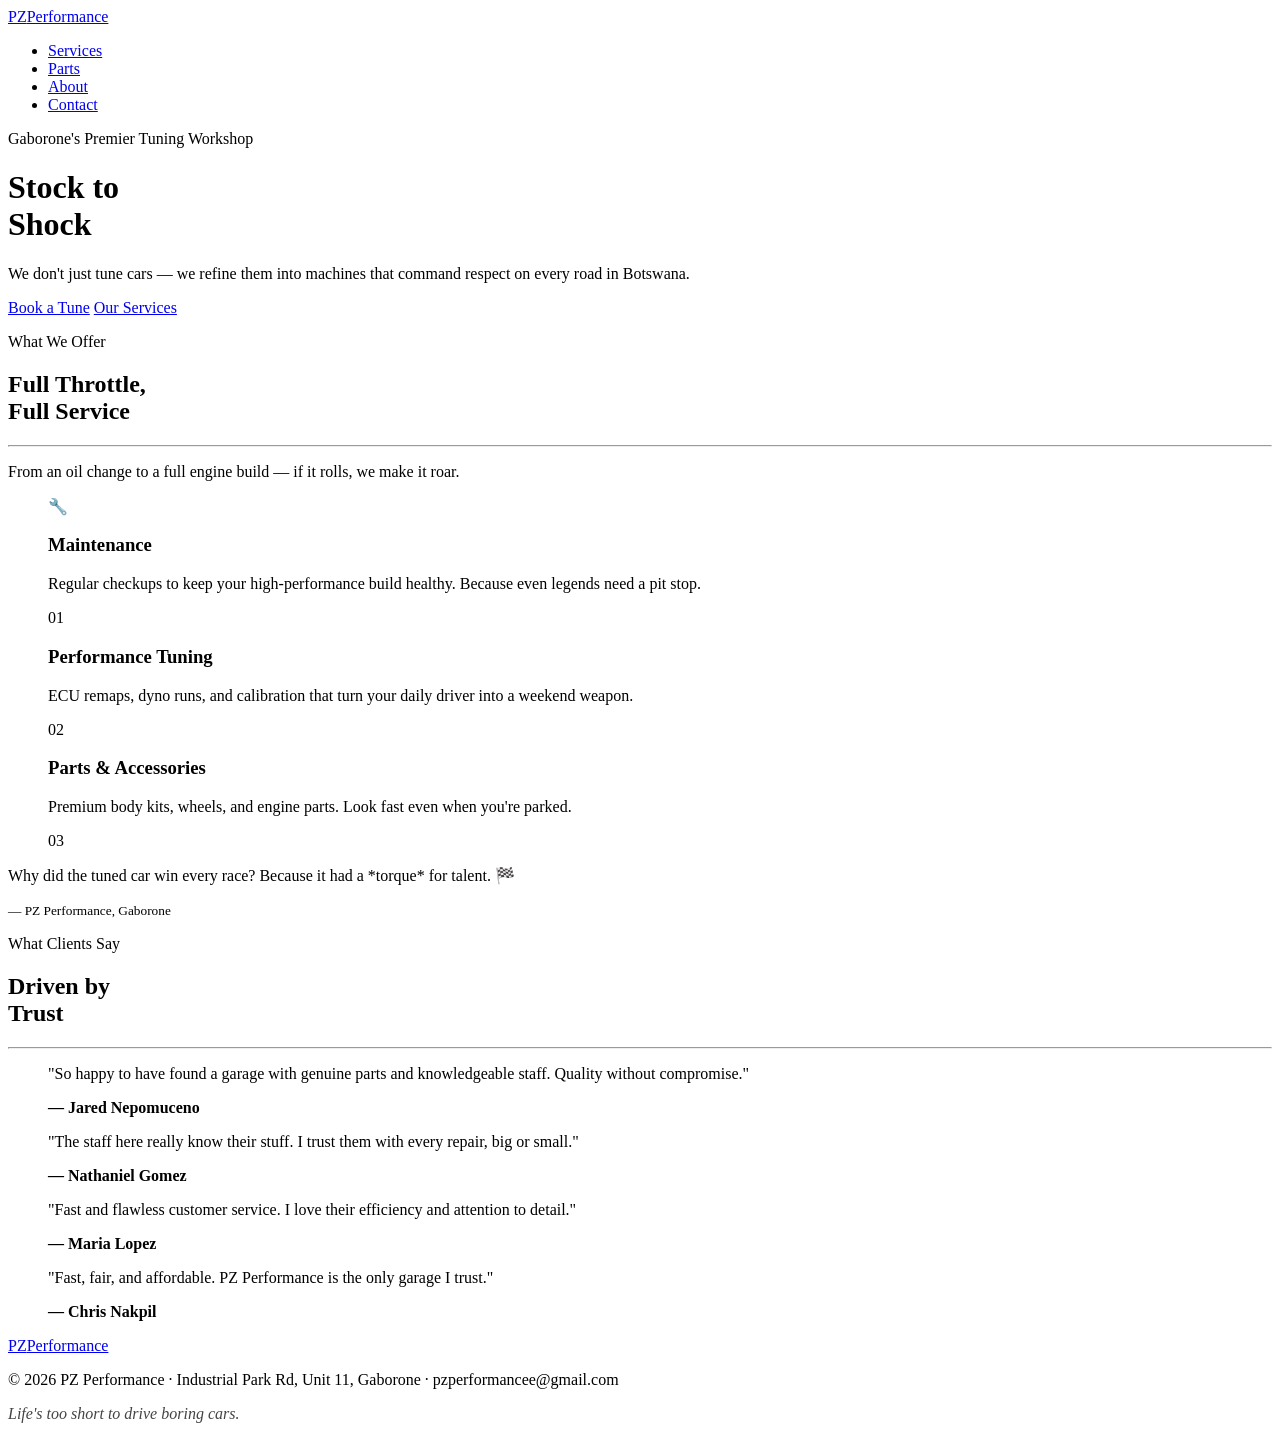
==== index.html @ 93349b25 "Refactor index.html for better structure and content Removed duplicate meta tags and improved conten" ====
<!DOCTYPE html>
<html lang="en">
<head>
<meta charset="UTF-8">
<meta name="viewport" content="width=device-width, initial-scale=1.0">
<title>PZ Performance – Stock to Shock</title>
<link rel="preconnect" href="https://fonts.googleapis.com">
<link href="https://fonts.googleapis.com/css2?family=Bebas+Neue&family=Barlow:ital,wght@0,400;0,600;1,400&display=swap" rel="stylesheet">

</head>
<body>

<!-- ── NAVIGATION ── -->
<nav>
  <a href="index.html" class="logo">PZ<span>Performance</span></a>
  <ul>
    <li><a href="services.html">Services</a></li>
    <li><a href="parts.html">Parts</a></li>
    <li><a href="about.html">About</a></li>
    <li><a href="contact.html">Contact</a></li>
  </ul>
</nav>

<!-- ── HERO ── -->
<header class="hero">
  <p class="hero-tag">Gaborone's Premier Tuning Workshop</p>
  <!--  PERSONALISE: Change tagline if desired -->
  <h1>Stock <span>to</span><br>Shock</h1>
  <p>We don't just tune cars — we refine them into machines that command respect on every road in Botswana.</p>
  <span>
    <a href="contact.html" class="btn">Book a Tune</a>
    <a href="services.html" class="btn btn-outline">Our Services</a>
  </span>
</header>

<!-- ── SERVICES PREVIEW ── -->
<section>
  <p class="section-label">What We Offer</p>
  <h2>Full Throttle,<br>Full Service</h2>
  <hr class="divider">
  <p>From an oil change to a full engine build — if it rolls, we make it roar.</p>
  <article class="grid-3">
    <figure class="card">
      <p class="card-icon">🔧</p>
      <h3>Maintenance</h3>
      <p>Regular checkups to keep your high-performance build healthy. Because even legends need a pit stop.</p>
      <span class="card-num">01</span>
    </figure>
    <figure class="card">
      <p class="card-icon"></p>
      <h3>Performance Tuning</h3>
      <p>ECU remaps, dyno runs, and calibration that turn your daily driver into a weekend weapon.</p>
      <span class="card-num">02</span>
    </figure>
    <figure class="card">
      <p class="card-icon"></p>
      <h3>Parts & Accessories</h3>
      <p>Premium body kits, wheels, and engine parts. Look fast even when you're parked.</p>
      <span class="card-num">03</span>
    </figure>
  </article>
</section>

<!-- ── PUN BAND ── -->
<aside class="band">
  <p>Why did the tuned car win every race? Because it had a *torque* for talent. 🏁</p>
  <small>— PZ Performance, Gaborone</small>
</aside>

<!-- ── TESTIMONIALS ── -->
<section>
  <p class="section-label">What Clients Say</p>
  <h2>Driven by<br>Trust</h2>
  <hr class="divider">
  <article class="testi-grid">
    <!-- 📝 PERSONALISE: Update client reviews as new ones come in -->
    <blockquote class="testi">
      <p>"So happy to have found a garage with genuine parts and knowledgeable staff. Quality without compromise."</p>
      <strong>— Jared Nepomuceno</strong>
    </blockquote>
    <blockquote class="testi">
      <p>"The staff here really know their stuff. I trust them with every repair, big or small."</p>
      <strong>— Nathaniel Gomez</strong>
    </blockquote>
    <blockquote class="testi">
      <p>"Fast and flawless customer service. I love their efficiency and attention to detail."</p>
      <strong>— Maria Lopez</strong>
    </blockquote>
    <blockquote class="testi">
      <p>"Fast, fair, and affordable. PZ Performance is the only garage I trust."</p>
      <strong>— Chris Nakpil</strong>
    </blockquote>
  </article>
</section>

<!-- ── FOOTER ── -->
<footer>
  <a href="index.html" class="logo">PZ<span>Performance</span></a>
  <!-- 📝 PERSONALISE: Update year and contact details -->
  <p>© 2026 PZ Performance · Industrial Park Rd, Unit 11, Gaborone · pzperformancee@gmail.com</p>
  <p style="margin-top:.3rem;color:#444;font-style:italic;">Life's too short to drive boring cars.</p>
</footer>

</body>
</html>
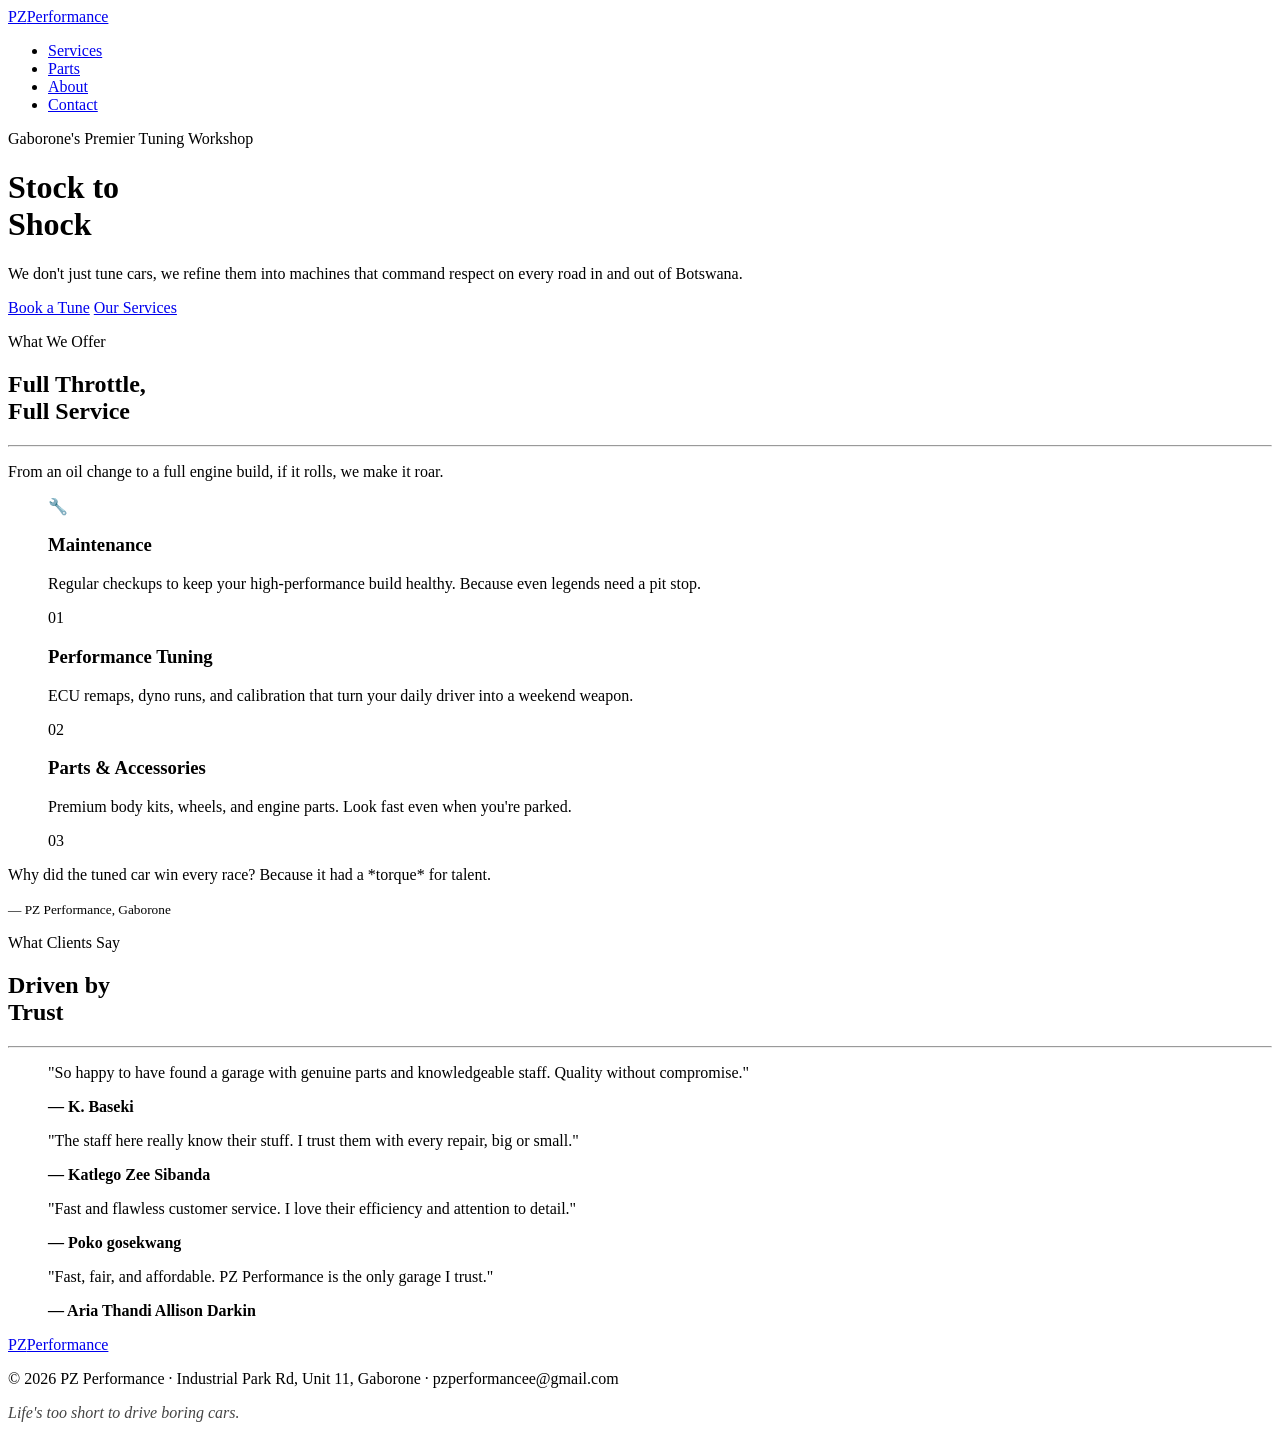
==== commit eaca515d: "Update index.html" ====
--- a/index.html
+++ b/index.html
@@ -26,7 +26,7 @@
   <p class="hero-tag">Gaborone's Premier Tuning Workshop</p>
   <!--  PERSONALISE: Change tagline if desired -->
   <h1>Stock <span>to</span><br>Shock</h1>
-  <p>We don't just tune cars — we refine them into machines that command respect on every road in Botswana.</p>
+  <p>We don't just tune cars, we refine them into machines that command respect on every road in and out of Botswana.</p>
   <span>
     <a href="contact.html" class="btn">Book a Tune</a>
     <a href="services.html" class="btn btn-outline">Our Services</a>
@@ -38,7 +38,7 @@
   <p class="section-label">What We Offer</p>
   <h2>Full Throttle,<br>Full Service</h2>
   <hr class="divider">
-  <p>From an oil change to a full engine build — if it rolls, we make it roar.</p>
+  <p>From an oil change to a full engine build, if it rolls, we make it roar.</p>
   <article class="grid-3">
     <figure class="card">
       <p class="card-icon">🔧</p>
@@ -63,32 +63,32 @@
 
 <!-- ── PUN BAND ── -->
 <aside class="band">
-  <p>Why did the tuned car win every race? Because it had a *torque* for talent. 🏁</p>
+  <p>Why did the tuned car win every race? Because it had a *torque* for talent. </p>
   <small>— PZ Performance, Gaborone</small>
 </aside>
 
-<!-- ── TESTIMONIALS ── -->
+
 <section>
   <p class="section-label">What Clients Say</p>
   <h2>Driven by<br>Trust</h2>
   <hr class="divider">
   <article class="testi-grid">
-    <!-- 📝 PERSONALISE: Update client reviews as new ones come in -->
+    <!--  PERSONALISE: Update client reviews as new ones come in -->
     <blockquote class="testi">
       <p>"So happy to have found a garage with genuine parts and knowledgeable staff. Quality without compromise."</p>
-      <strong>— Jared Nepomuceno</strong>
+      <strong>— K. Baseki</strong>
     </blockquote>
     <blockquote class="testi">
       <p>"The staff here really know their stuff. I trust them with every repair, big or small."</p>
-      <strong>— Nathaniel Gomez</strong>
+      <strong>— Katlego Zee Sibanda</strong>
     </blockquote>
     <blockquote class="testi">
       <p>"Fast and flawless customer service. I love their efficiency and attention to detail."</p>
-      <strong>— Maria Lopez</strong>
+      <strong>— Poko gosekwang</strong>
     </blockquote>
     <blockquote class="testi">
       <p>"Fast, fair, and affordable. PZ Performance is the only garage I trust."</p>
-      <strong>— Chris Nakpil</strong>
+      <strong>— Aria Thandi Allison Darkin</strong>
     </blockquote>
   </article>
 </section>
@@ -96,7 +96,7 @@
 <!-- ── FOOTER ── -->
 <footer>
   <a href="index.html" class="logo">PZ<span>Performance</span></a>
-  <!-- 📝 PERSONALISE: Update year and contact details -->
+  <!-- PERSONALISE: Update year and contact details -->
   <p>© 2026 PZ Performance · Industrial Park Rd, Unit 11, Gaborone · pzperformancee@gmail.com</p>
   <p style="margin-top:.3rem;color:#444;font-style:italic;">Life's too short to drive boring cars.</p>
 </footer>
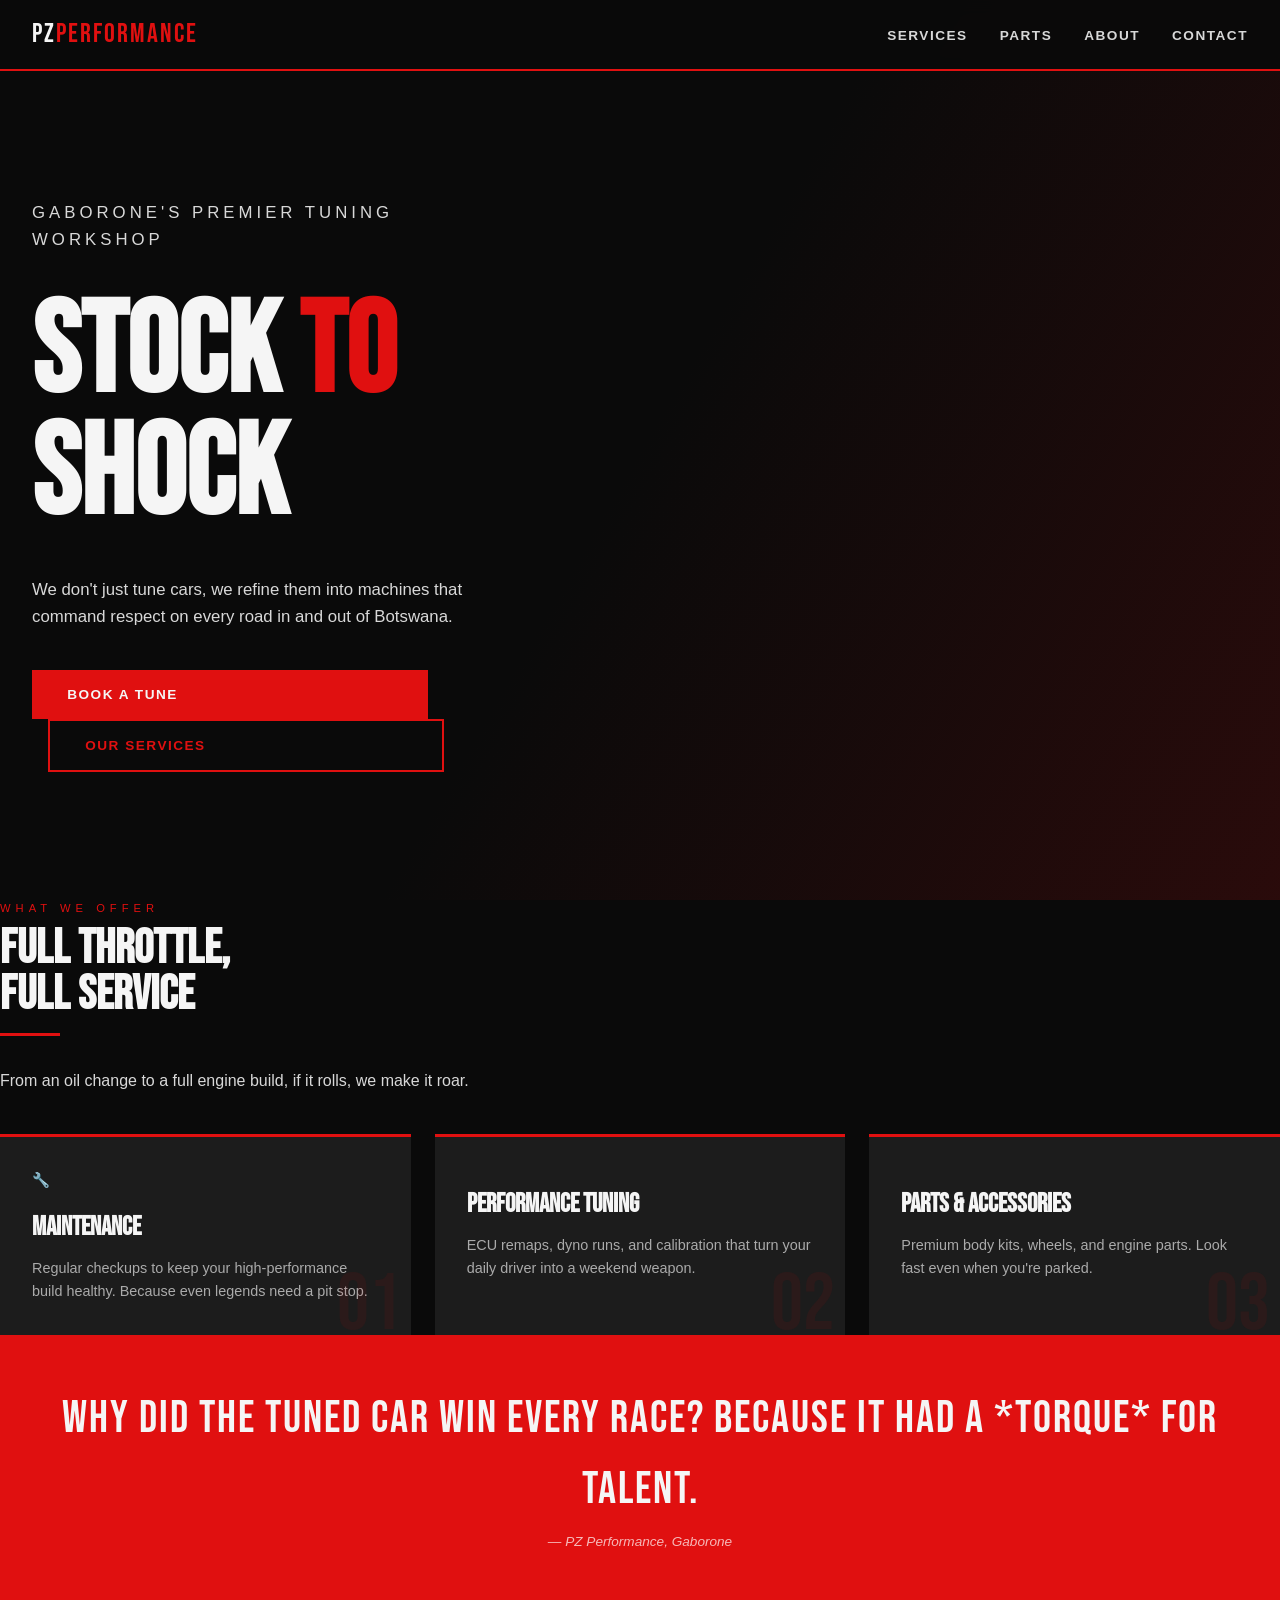
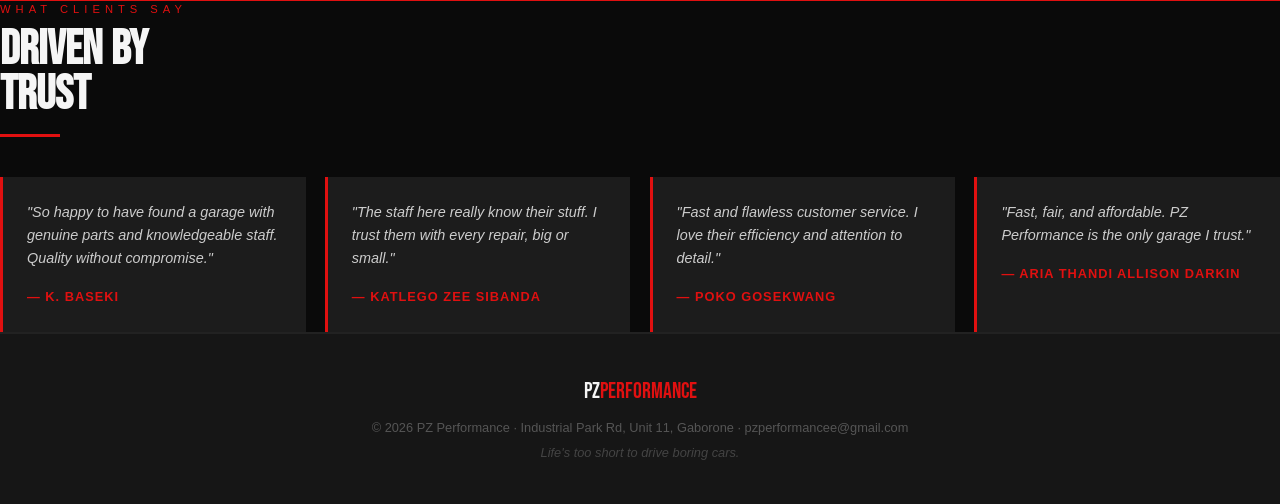
==== commit 12019600: "Add stylesheet link to index.html" ====
--- a/index.html
+++ b/index.html
@@ -5,6 +5,7 @@
 <meta name="viewport" content="width=device-width, initial-scale=1.0">
 <title>PZ Performance – Stock to Shock</title>
 <link rel="preconnect" href="https://fonts.googleapis.com">
+<link rel="stylesheet" href="style.css">
 <link href="https://fonts.googleapis.com/css2?family=Bebas+Neue&family=Barlow:ital,wght@0,400;0,600;1,400&display=swap" rel="stylesheet">
 
 </head>
@@ -15,7 +16,7 @@
   <a href="index.html" class="logo">PZ<span>Performance</span></a>
   <ul>
     <li><a href="services.html">Services</a></li>
-    <li><a href="parts.html">Parts</a></li>
+    <li><a href="parts catalogue.html">Parts</a></li>
     <li><a href="about.html">About</a></li>
     <li><a href="contact.html">Contact</a></li>
   </ul>
--- a/style.css
+++ b/style.css
@@ -0,0 +1,893 @@
+/* ============================================================
+   PZ PERFORMANCE — SHARED STYLESHEET
+   Fonts: Bebas Neue (display) + Barlow (body)
+   Loaded via Google Fonts in each HTML file
+   ============================================================ */
+
+/* ── TOKENS ── */
+:root {
+  --red:          #e01010;
+  --dark:         #0a0a0a;
+  --mid:          #161616;
+  --card:         #1c1c1c;
+  --text:         #d8d8d8;
+  --white:        #f5f5f5;
+  --font-display: 'Bebas Neue', sans-serif;
+  --font-body:    'Barlow', sans-serif;
+}
+
+/* ── RESET ── */
+*, *::before, *::after {
+  box-sizing: border-box;
+  margin: 0;
+  padding: 0;
+}
+
+html { scroll-behavior: smooth; }
+
+body {
+  background:  var(--dark);
+  color:       var(--text);
+  font-family: var(--font-body);
+  font-size:   1rem;
+  line-height: 1.6;
+}
+
+/* ── NAV ── */
+nav {
+  position:       fixed;
+  top:            0;
+  left:           0;
+  width:          100%;
+  z-index:        100;
+  background:     rgba(10, 10, 10, 0.92);
+  backdrop-filter: blur(8px);
+  border-bottom:  2px solid var(--red);
+  display:        flex;
+  align-items:    center;
+  justify-content: space-between;
+  padding:        0.8rem 2rem;
+}
+
+nav a.logo {
+  font-family:     var(--font-display);
+  font-size:       1.7rem;
+  color:           var(--white);
+  text-decoration: none;
+  letter-spacing:  2px;
+}
+
+nav a.logo span { color: var(--red); }
+
+nav ul {
+  list-style: none;
+  display:    flex;
+  gap:        2rem;
+}
+
+nav ul a {
+  color:           var(--text);
+  text-decoration: none;
+  font-weight:     600;
+  font-size:       0.85rem;
+  letter-spacing:  1.5px;
+  text-transform:  uppercase;
+  transition:      color 0.2s;
+}
+
+nav ul a:hover,
+nav ul a.active { color: var(--red); }
+
+/* ── SHARED TYPOGRAPHY ── */
+.section-label {
+  font-size:      0.7rem;
+  letter-spacing: 5px;
+  text-transform: uppercase;
+  color:          var(--red);
+  margin-bottom:  0.5rem;
+}
+
+h1, h2 {
+  font-family: var(--font-display);
+  color:       var(--white);
+  line-height: 0.95;
+}
+
+h1      { font-size: clamp(2.8rem, 7vw, 5.5rem); margin-bottom: 1rem; }
+h2      { font-size: clamp(2rem, 4vw, 3rem); }
+h1 span { color: var(--red); }
+
+.divider {
+  width:         60px;
+  height:        3px;
+  background:    var(--red);
+  margin:        1rem 0 2rem;
+  border:        none;
+}
+
+/* ── BUTTONS ── */
+.btn {
+  display:         inline-block;
+  background:      var(--red);
+  color:           var(--white);
+  padding:         0.85rem 2.2rem;
+  text-decoration: none;
+  font-weight:     600;
+  letter-spacing:  1.5px;
+  text-transform:  uppercase;
+  font-size:       0.85rem;
+  border:          none;
+  cursor:          pointer;
+  width:           100%;
+  transition:      background 0.2s, transform 0.15s;
+}
+
+.btn:hover {
+  background: #ff2020;
+  transform:  translateY(-2px);
+}
+
+.btn-outline {
+  background:   transparent;
+  border:       2px solid var(--red);
+  color:        var(--red);
+  margin-left:  1rem;
+}
+
+.btn-outline:hover {
+  background: var(--red);
+  color:      var(--white);
+}
+
+.btn-white {
+  background: var(--white);
+  color:      var(--red);
+}
+
+.btn-white:hover { background: #eee; }
+
+/* ── FOOTER ── */
+footer {
+  background:  var(--mid);
+  border-top:  2px solid #222;
+  padding:     2.5rem 2rem;
+  text-align:  center;
+}
+
+footer a.logo {
+  font-family:     var(--font-display);
+  font-size:       1.4rem;
+  color:           var(--white);
+  text-decoration: none;
+}
+
+footer a.logo span { color: var(--red); }
+
+footer p {
+  color:     #555;
+  font-size: 0.8rem;
+  margin-top: 0.5rem;
+}
+
+footer p.tagline {
+  color:       #444;
+  font-style:  italic;
+  margin-top:  0.3rem;
+}
+
+/* ── PAGE HERO (shared across inner pages) ── */
+.page-hero {
+  padding:    9rem 2rem 4rem;
+  max-width:  1100px;
+  margin:     0 auto;
+}
+
+/* ── CARDS ── */
+.card {
+  background:  var(--card);
+  border-top:  3px solid var(--red);
+  padding:     2rem;
+  position:    relative;
+  overflow:    hidden;
+  transition:  transform 0.25s;
+}
+
+.card:hover { transform: translateY(-5px); }
+
+.card-icon {
+  font-size:     2.2rem;
+  margin-bottom: 1rem;
+}
+
+.card h3 {
+  font-family:   var(--font-display);
+  font-size:     1.6rem;
+  color:         var(--white);
+  margin-bottom: 0.5rem;
+}
+
+.card p {
+  font-size: 0.9rem;
+  color:     #aaa;
+}
+
+.card-num {
+  position:    absolute;
+  bottom:      -10px;
+  right:       10px;
+  font-family: var(--font-display);
+  font-size:   5rem;
+  color:       rgba(224, 16, 16, 0.08);
+  line-height: 1;
+}
+
+/* ── GRID HELPERS ── */
+.grid-3 {
+  display:               grid;
+  grid-template-columns: repeat(auto-fit, minmax(260px, 1fr));
+  gap:                   1.5rem;
+  margin-top:            2.5rem;
+}
+
+/* ── BAND (full-width accent strip) ── */
+.band {
+  background:  var(--red);
+  padding:     3rem 2rem;
+  text-align:  center;
+}
+
+.band p {
+  font-family:    var(--font-display);
+  font-size:      clamp(1.6rem, 4vw, 2.8rem);
+  color:          var(--white);
+  letter-spacing: 2px;
+}
+
+.band small {
+  font-family:  var(--font-body);
+  font-size:    0.85rem;
+  font-style:   italic;
+  color:        rgba(255, 255, 255, 0.7);
+  display:      block;
+  margin-top:   0.3rem;
+}
+
+/* ── TESTIMONIALS ── */
+.testi-grid {
+  display:               grid;
+  grid-template-columns: repeat(auto-fit, minmax(230px, 1fr));
+  gap:                   1.2rem;
+  margin-top:            2.5rem;
+}
+
+.testi {
+  background:   var(--card);
+  padding:      1.5rem;
+  border-left:  3px solid var(--red);
+}
+
+.testi p {
+  font-size:    0.9rem;
+  font-style:   italic;
+  color:        #ccc;
+  margin-bottom: 0.8rem;
+}
+
+.testi strong {
+  font-size:      0.8rem;
+  letter-spacing: 1px;
+  text-transform: uppercase;
+  color:          var(--red);
+}
+
+/* ── SECTION WRAPPER ── */
+section.content {
+  padding:    5rem 2rem;
+  max-width:  1100px;
+  margin:     0 auto;
+}
+
+/* ============================================================
+   SERVICES PAGE
+   ============================================================ */
+
+.service-row {
+  display:               grid;
+  grid-template-columns: 1fr 1fr;
+  gap:                   2rem;
+  align-items:           center;
+  margin-bottom:         4rem;
+  background:            var(--card);
+  border-top:            3px solid var(--red);
+  padding:               2.5rem;
+}
+
+/* 📝 PERSONALISE: swap image placeholders with real workshop photos */
+.service-row img {
+  width:       100%;
+  height:      220px;
+  object-fit:  cover;
+}
+
+.service-row h2 {
+  font-family:   var(--font-display);
+  font-size:     2.2rem;
+  color:         var(--white);
+  margin-bottom: 0.5rem;
+}
+
+.service-row p {
+  font-size:     0.95rem;
+  color:         #aaa;
+  margin-bottom: 1rem;
+}
+
+.tag {
+  display:         inline-block;
+  background:      var(--red);
+  color:           var(--white);
+  font-size:       0.7rem;
+  letter-spacing:  1.5px;
+  text-transform:  uppercase;
+  padding:         0.3rem 0.7rem;
+  margin:          0.2rem 0.2rem 0 0;
+}
+
+.hours-band {
+  background:    var(--mid);
+  border-top:    2px solid #222;
+  border-bottom: 2px solid #222;
+  padding:       3rem 2rem;
+  text-align:    center;
+  margin:        2rem 0;
+}
+
+.hours-band h2 {
+  font-family:   var(--font-display);
+  color:         var(--white);
+  font-size:     2.5rem;
+  margin-bottom: 1.5rem;
+}
+
+.hours-grid {
+  display:         flex;
+  justify-content: center;
+  gap:             3rem;
+  flex-wrap:       wrap;
+}
+
+.hours-card { text-align: center; }
+
+.hours-card strong {
+  font-family:  var(--font-display);
+  font-size:    1.8rem;
+  color:        var(--red);
+  display:      block;
+}
+
+.hours-card span {
+  font-size:      0.85rem;
+  color:          #aaa;
+  text-transform: uppercase;
+  letter-spacing: 1px;
+}
+
+.cta-center {
+  text-align: center;
+  padding:    3rem 2rem;
+}
+
+.cta-center h2 {
+  font-family:   var(--font-display);
+  color:         var(--white);
+  font-size:     2.5rem;
+  margin-bottom: 1rem;
+}
+
+.cta-center p {
+  max-width:     460px;
+  margin:        0 auto 2rem;
+}
+
+/* ============================================================
+   PARTS PAGE
+   ============================================================ */
+
+.filter-bar {
+  max-width:  1100px;
+  margin:     0 auto;
+  padding:    0 2rem 2rem;
+  display:    flex;
+  flex-wrap:  wrap;
+  gap:        0.6rem;
+}
+
+.filter-btn {
+  background:    var(--card);
+  border:        1px solid #333;
+  color:         var(--text);
+  padding:       0.45rem 1.1rem;
+  font-family:   var(--font-body);
+  font-size:     0.8rem;
+  letter-spacing: 1px;
+  text-transform: uppercase;
+  cursor:        pointer;
+  transition:    all 0.2s;
+}
+
+.filter-btn.active,
+.filter-btn:hover {
+  background:   var(--red);
+  border-color: var(--red);
+  color:        var(--white);
+}
+
+.products {
+  max-width:             1100px;
+  margin:                0 auto;
+  padding:               0 2rem 4rem;
+  display:               grid;
+  grid-template-columns: repeat(auto-fill, minmax(240px, 1fr));
+  gap:                   1.4rem;
+}
+
+.product-card {
+  background:    var(--card);
+  border-top:    3px solid transparent;
+  transition:    border-color 0.2s, transform 0.2s;
+  cursor:        pointer;
+}
+
+.product-card:hover {
+  border-color: var(--red);
+  transform:    translateY(-4px);
+}
+
+.product-card img {
+  width:       100%;
+  height:      180px;
+  object-fit:  cover;
+  display:     block;
+}
+
+.product-info { padding: 1.1rem; }
+
+.product-info small {
+  font-size:      0.7rem;
+  letter-spacing: 2px;
+  text-transform: uppercase;
+  color:          var(--red);
+}
+
+.product-info h3 {
+  font-family:   var(--font-display);
+  font-size:     1.3rem;
+  color:         var(--white);
+  margin:        0.2rem 0 0.4rem;
+  line-height:   1.1;
+}
+
+.price-row {
+  display:     flex;
+  align-items: center;
+  gap:         0.8rem;
+  margin-top:  0.5rem;
+}
+
+.price-old {
+  text-decoration: line-through;
+  color:           #555;
+  font-size:       0.85rem;
+}
+
+.price-new {
+  color:       var(--red);
+  font-weight: 700;
+  font-size:   1.1rem;
+}
+
+.cart-band {
+  background:  var(--mid);
+  border-top:  2px solid #222;
+  padding:     2.5rem 2rem;
+  max-width:   1100px;
+  margin:      0 auto 4rem;
+}
+
+.cart-band h2 {
+  font-family:   var(--font-display);
+  font-size:     2rem;
+  color:         var(--white);
+  margin-bottom: 1.2rem;
+}
+
+.cart-line {
+  display:         flex;
+  justify-content: space-between;
+  align-items:     center;
+  padding:         0.6rem 0;
+  border-bottom:   1px solid #252525;
+  font-size:       0.9rem;
+}
+
+.cart-total {
+  font-family: var(--font-display);
+  font-size:   1.8rem;
+  color:       var(--red);
+}
+
+.pay-options {
+  display:   flex;
+  gap:       1rem;
+  flex-wrap: wrap;
+  margin-top: 1.5rem;
+}
+
+.pay-pill {
+  background: var(--card);
+  padding:    0.5rem 1.2rem;
+  font-size:  0.75rem;
+  letter-spacing: 1.5px;
+  text-transform: uppercase;
+  border:     1px solid #333;
+  color:      #aaa;
+}
+
+/* ============================================================
+   ABOUT PAGE
+   ============================================================ */
+
+/* 📸 PERSONALISE: swap the about-hero background with a workshop photo */
+.about-hero {
+  min-height:  60vh;
+  display:     flex;
+  flex-direction: column;
+  justify-content: center;
+  align-items: flex-start;
+  padding:     8rem 2rem 4rem;
+  background:  linear-gradient(to right, rgba(10,10,10,0.95) 50%, rgba(10,10,10,0.5)),
+               url('https://images.unsplash.com/photo-1530046339160-ce3e530c7d2f?w=1400') center / cover no-repeat;
+}
+
+.about-hero .inner {
+  max-width: 1100px;
+  margin:    0 auto;
+  width:     100%;
+}
+
+.story {
+  max-width:             1100px;
+  margin:                0 auto;
+  padding:               5rem 2rem;
+  display:               grid;
+  grid-template-columns: 1fr 1fr;
+  gap:                   3rem;
+  align-items:           center;
+}
+
+/* 📸 PERSONALISE: swap with a real photo of your team or workshop */
+.story img {
+  width:       100%;
+  height:      340px;
+  object-fit:  cover;
+  border-top:  3px solid var(--red);
+}
+
+.story h2 {
+  font-family:   var(--font-display);
+  font-size:     2.8rem;
+  color:         var(--white);
+  margin-bottom: 1rem;
+  line-height:   1;
+}
+
+.story p {
+  color:         #aaa;
+  margin-bottom: 1rem;
+  font-size:     0.95rem;
+}
+
+.story p.aside-note {
+  font-style: italic;
+  color:      #666;
+}
+
+.stats {
+  background: var(--mid);
+  padding:    4rem 2rem;
+}
+
+.stats-inner {
+  max-width:             1100px;
+  margin:                0 auto;
+  display:               grid;
+  grid-template-columns: repeat(auto-fit, minmax(160px, 1fr));
+  gap:                   2rem;
+  text-align:            center;
+}
+
+.stat strong {
+  font-family:  var(--font-display);
+  font-size:    3.5rem;
+  color:        var(--red);
+  display:      block;
+  line-height:  1;
+}
+
+.stat span {
+  font-size:      0.8rem;
+  text-transform: uppercase;
+  letter-spacing: 2px;
+  color:          #888;
+}
+
+/* 📝 PERSONALISE: Update stat numbers to reflect real figures */
+
+.values {
+  max-width: 1100px;
+  margin:    0 auto;
+  padding:   5rem 2rem;
+}
+
+.values h2 {
+  font-family:   var(--font-display);
+  font-size:     2.5rem;
+  color:         var(--white);
+  margin-bottom: 2rem;
+}
+
+.val-grid {
+  display:               grid;
+  grid-template-columns: repeat(auto-fit, minmax(230px, 1fr));
+  gap:                   1.2rem;
+}
+
+.val-card {
+  background:   var(--card);
+  border-left:  3px solid var(--red);
+  padding:      1.5rem;
+}
+
+.val-card h3 {
+  font-family:   var(--font-display);
+  font-size:     1.5rem;
+  color:         var(--white);
+  margin-bottom: 0.4rem;
+}
+
+.val-card p {
+  font-size: 0.88rem;
+  color:     #aaa;
+}
+
+.maint-band {
+  background: var(--red);
+  padding:    3.5rem 2rem;
+  text-align: center;
+}
+
+.maint-band h2 {
+  font-family:   var(--font-display);
+  font-size:     2.5rem;
+  color:         var(--white);
+  margin-bottom: 0.8rem;
+}
+
+.maint-band p {
+  max-width:  560px;
+  margin:     0 auto;
+  font-size:  0.95rem;
+  color:      rgba(255, 255, 255, 0.85);
+}
+
+/* ============================================================
+   CONTACT PAGE
+   ============================================================ */
+
+.contact-wrap {
+  max-width:             1100px;
+  margin:                0 auto;
+  padding:               0 2rem 5rem;
+  display:               grid;
+  grid-template-columns: 1fr 1.4fr;
+  gap:                   3rem;
+  align-items:           start;
+}
+
+.info-col h2 {
+  font-family:   var(--font-display);
+  font-size:     2rem;
+  color:         var(--white);
+  margin-bottom: 1.5rem;
+}
+
+.info-item {
+  display:     flex;
+  gap:         1rem;
+  margin-bottom: 1.8rem;
+  align-items: flex-start;
+}
+
+.info-icon {
+  font-size:  1.4rem;
+  margin-top: 0.1rem;
+}
+
+.info-item strong {
+  display:        block;
+  color:          var(--white);
+  font-size:      0.8rem;
+  letter-spacing: 2px;
+  text-transform: uppercase;
+  margin-bottom:  0.2rem;
+}
+
+.info-item p {
+  color:     #aaa;
+  font-size: 0.9rem;
+}
+
+.hours-table {
+  width:           100%;
+  border-collapse: collapse;
+  margin-top:      1rem;
+  font-size:       0.88rem;
+}
+
+.hours-table tr td {
+  padding:       0.4rem 0;
+  color:         #aaa;
+  border-bottom: 1px solid #222;
+}
+
+.hours-table tr td:last-child {
+  color:      var(--white);
+  text-align: right;
+}
+
+.form-col {
+  background: var(--card);
+  border-top: 3px solid var(--red);
+  padding:    2.5rem;
+}
+
+.form-col h2 {
+  font-family:   var(--font-display);
+  font-size:     2rem;
+  color:         var(--white);
+  margin-bottom: 0.3rem;
+}
+
+.form-col p.form-intro {
+  color:         #666;
+  font-size:     0.85rem;
+  margin-bottom: 1.5rem;
+}
+
+label {
+  display:        block;
+  font-size:      0.75rem;
+  letter-spacing: 2px;
+  text-transform: uppercase;
+  color:          #888;
+  margin-bottom:  0.3rem;
+  margin-top:     1.1rem;
+}
+
+input,
+select,
+textarea {
+  display:     block;
+  width:       100%;
+  background:  #111;
+  border:      1px solid #2a2a2a;
+  color:       var(--white);
+  padding:     0.7rem 1rem;
+  font-family: var(--font-body);
+  font-size:   0.9rem;
+  outline:     none;
+  transition:  border-color 0.2s;
+}
+
+input:focus,
+select:focus,
+textarea:focus { border-color: var(--red); }
+
+select option   { background: var(--dark); }
+textarea        { resize: vertical; min-height: 100px; }
+
+.success-msg {
+  background:  rgba(224, 16, 16, 0.1);
+  border:      1px solid var(--red);
+  padding:     1rem;
+  color:       var(--red);
+  font-size:   0.9rem;
+  margin-top:  1rem;
+  display:     none;
+}
+
+.review-band {
+  background: var(--mid);
+  border-top: 2px solid #222;
+  padding:    4rem 2rem;
+}
+
+.review-band-inner { max-width: 1100px; margin: 0 auto; }
+
+.review-band h2 {
+  font-family:   var(--font-display);
+  font-size:     2rem;
+  color:         var(--white);
+  margin-bottom: 0.5rem;
+}
+
+.review-band p.review-intro {
+  color:         #666;
+  margin-bottom: 2rem;
+  font-style:    italic;
+}
+
+.review-form {
+  background: var(--card);
+  border-top: 3px solid var(--red);
+  padding:    2rem;
+  max-width:  560px;
+}
+
+/* ============================================================
+   HOME PAGE
+   ============================================================ */
+
+/* 📸 PERSONALISE: Replace the hero background URL with your own car image */
+.hero {
+  min-height:     100vh;
+  display:        flex;
+  flex-direction: column;
+  justify-content: center;
+  align-items:    flex-start;
+  padding:        7rem 2rem 4rem;
+  background:     linear-gradient(120deg, rgba(10,10,10,0.9) 50%, rgba(224,16,16,0.15)),
+                  url('https://images.unsplash.com/photo-1503376780353-7e6692767b70?w=1600') center / cover no-repeat;
+}
+
+.hero-tag {
+  font-size:      0.75rem;
+  letter-spacing: 4px;
+  text-transform: uppercase;
+  color:          var(--red);
+  margin-bottom:  0.5rem;
+}
+
+.hero h1 {
+  font-family: var(--font-display);
+  font-size:   clamp(3.5rem, 10vw, 8rem);
+  color:       var(--white);
+  line-height: 0.95;
+  max-width:   700px;
+}
+
+.hero h1 span { color: var(--red); }
+
+.hero p {
+  max-width:  480px;
+  margin:     1.5rem 0 2.5rem;
+  font-size:  1.05rem;
+  color:      var(--text);
+}
+
+/* ============================================================
+   RESPONSIVE
+   ============================================================ */
+
+@media (max-width: 760px) {
+  .contact-wrap  { grid-template-columns: 1fr; }
+  .story         { grid-template-columns: 1fr; }
+}
+
+@media (max-width: 640px) {
+  nav ul         { gap: 1rem; }
+  nav ul a       { font-size: 0.7rem; }
+  .btn-outline   { margin-left: 0; margin-top: 0.8rem; }
+  .hours-grid    { gap: 1.5rem; }
+  .service-row   { grid-template-columns: 1fr; }
+}
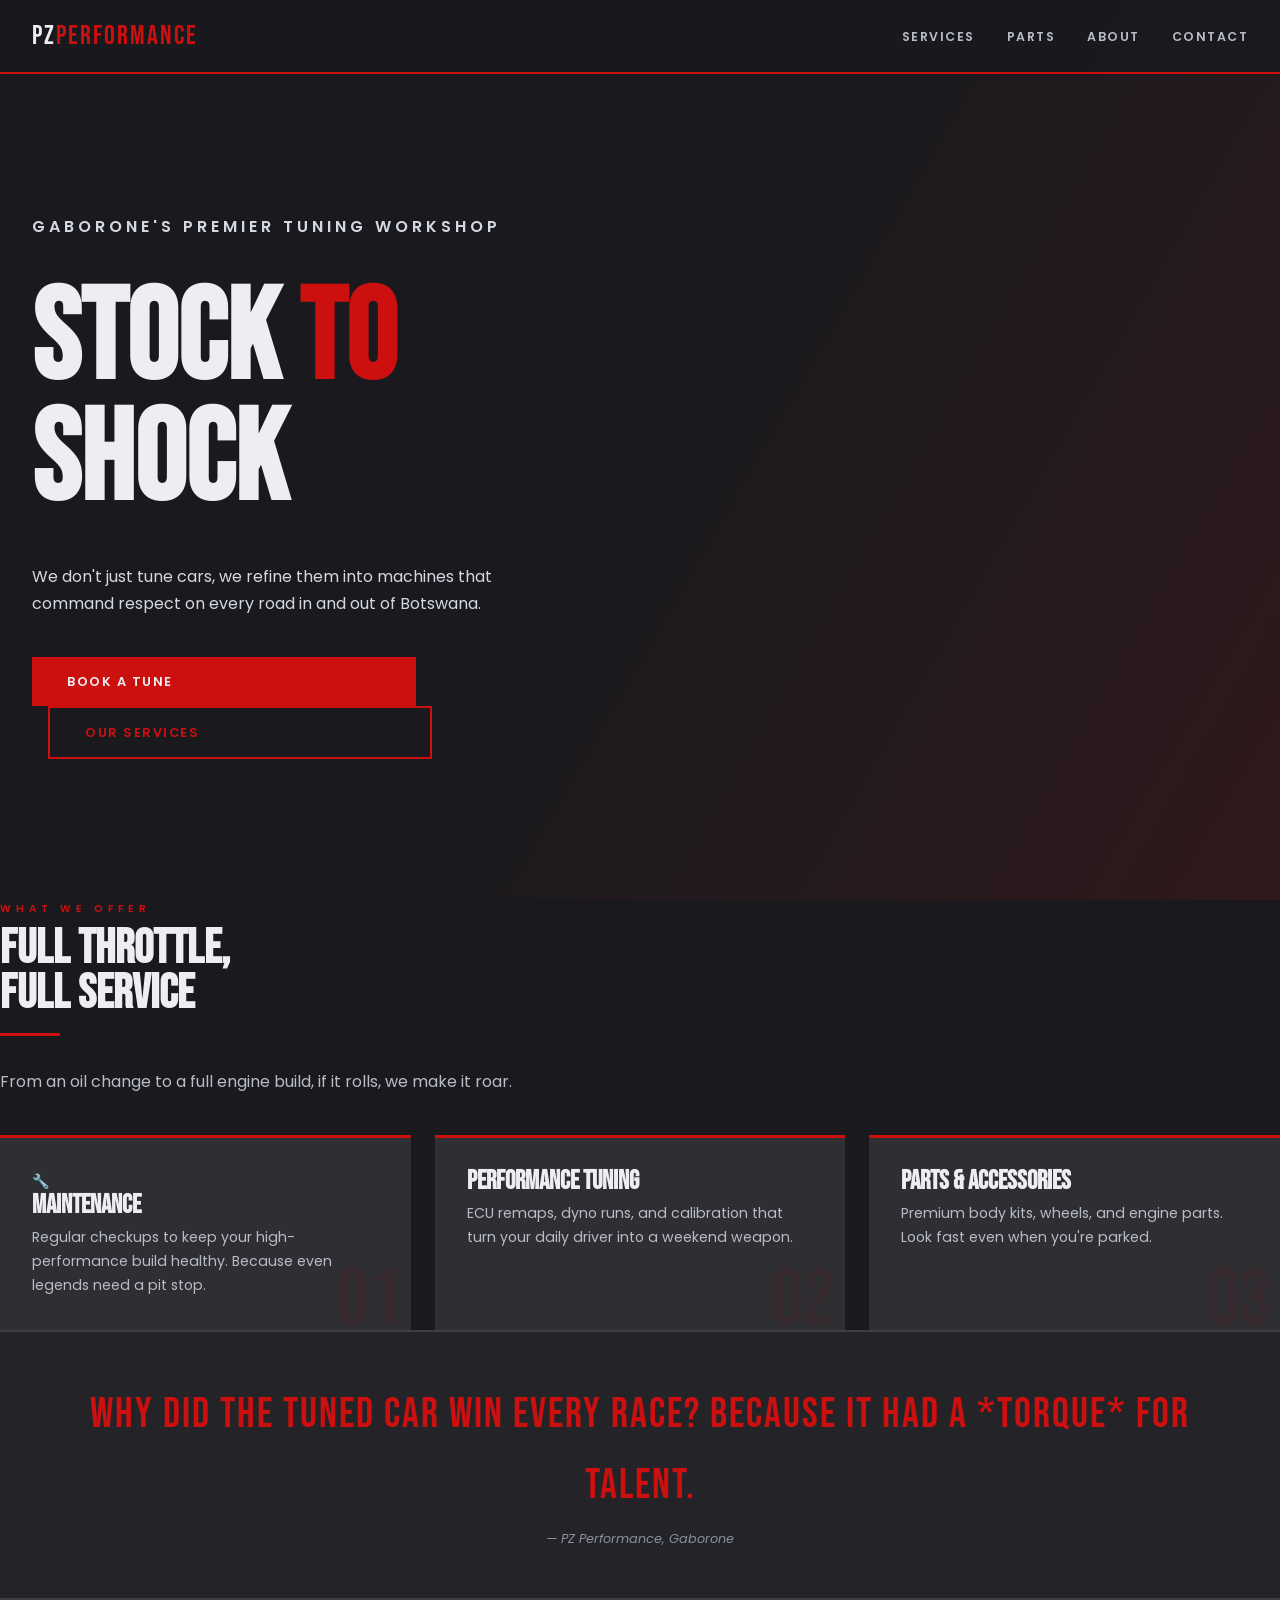
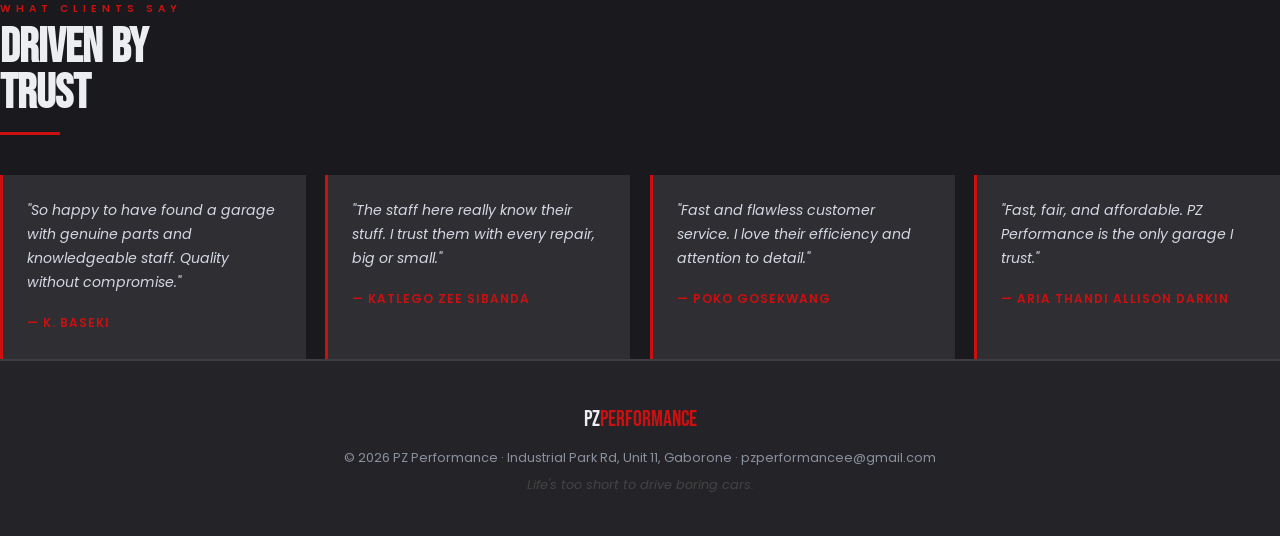
==== commit 750ed80a: "Update index.html" ====
--- a/index.html
+++ b/index.html
@@ -6,8 +6,7 @@
 <title>PZ Performance – Stock to Shock</title>
 <link rel="preconnect" href="https://fonts.googleapis.com">
 <link rel="stylesheet" href="style.css">
-<link href="https://fonts.googleapis.com/css2?family=Bebas+Neue&family=Barlow:ital,wght@0,400;0,600;1,400&display=swap" rel="stylesheet">
-
+<link href="https://fonts.googleapis.com/css2?family=Bebas+Neue&family=Poppins:ital,wght@0,400;0,600;0,700;1,400&display=swap" rel="stylesheet">
 </head>
 <body>
 
--- a/style.css
+++ b/style.css
@@ -1,19 +1,22 @@
 /* ============================================================
    PZ PERFORMANCE — SHARED STYLESHEET
-   Fonts: Bebas Neue (display) + Barlow (body)
-   Loaded via Google Fonts in each HTML file
+   Fonts: Bebas Neue (display) + Poppins (body)
+   Colors: Carbon grey-silver palette with red accents
    ============================================================ */
 
 /* ── TOKENS ── */
 :root {
-  --red:          #e01010;
-  --dark:         #0a0a0a;
-  --mid:          #161616;
-  --card:         #1c1c1c;
-  --text:         #d8d8d8;
-  --white:        #f5f5f5;
+  --red:          #cc1010;
+  --dark:         #1a1a1e;        /* carbon base */
+  --mid:          #242428;        /* mid carbon */
+  --card:         #2e2e33;        /* silver-grey card surface */
+  --border:       #3d3d44;        /* subtle border between elements */
+  --text:         #b8bcc8;        /* silver body text */
+  --text-light:   #d4d8e2;        /* lighter silver for emphasis */
+  --white:        #eceef2;        /* off-white / light silver */
+  --silver:       #8a909e;        /* muted silver for labels */
   --font-display: 'Bebas Neue', sans-serif;
-  --font-body:    'Barlow', sans-serif;
+  --font-body:    'Poppins', sans-serif;
 }
 
 /* ── RESET ── */
@@ -30,23 +33,23 @@
   color:       var(--text);
   font-family: var(--font-body);
   font-size:   1rem;
-  line-height: 1.6;
+  line-height: 1.7;
 }
 
 /* ── NAV ── */
 nav {
-  position:       fixed;
-  top:            0;
-  left:           0;
-  width:          100%;
-  z-index:        100;
-  background:     rgba(10, 10, 10, 0.92);
-  backdrop-filter: blur(8px);
-  border-bottom:  2px solid var(--red);
-  display:        flex;
-  align-items:    center;
+  position:        fixed;
+  top:             0;
+  left:            0;
+  width:           100%;
+  z-index:         100;
+  background:      rgba(26, 26, 30, 0.94);
+  backdrop-filter: blur(10px);
+  border-bottom:   2px solid var(--red);
+  display:         flex;
+  align-items:     center;
   justify-content: space-between;
-  padding:        0.8rem 2rem;
+  padding:         0.8rem 2rem;
 }
 
 nav a.logo {
@@ -69,10 +72,11 @@
   color:           var(--text);
   text-decoration: none;
   font-weight:     600;
-  font-size:       0.85rem;
+  font-size:       0.78rem;
   letter-spacing:  1.5px;
   text-transform:  uppercase;
   transition:      color 0.2s;
+  font-family:     var(--font-body);
 }
 
 nav ul a:hover,
@@ -80,14 +84,16 @@
 
 /* ── SHARED TYPOGRAPHY ── */
 .section-label {
-  font-size:      0.7rem;
+  font-family:    var(--font-body);
+  font-size:      0.65rem;
+  font-weight:    600;
   letter-spacing: 5px;
   text-transform: uppercase;
   color:          var(--red);
   margin-bottom:  0.5rem;
 }
 
-h1, h2 {
+h1, h2, h3 {
   font-family: var(--font-display);
   color:       var(--white);
   line-height: 0.95;
@@ -95,14 +101,20 @@
 
 h1      { font-size: clamp(2.8rem, 7vw, 5.5rem); margin-bottom: 1rem; }
 h2      { font-size: clamp(2rem, 4vw, 3rem); }
+h3      { font-size: 1.6rem; margin-bottom: 0.5rem; }
 h1 span { color: var(--red); }
 
+/* Body text — Poppins for all descriptive/paragraph content */
+p, li, blockquote, td, label, input, select, textarea, small {
+  font-family: var(--font-body);
+}
+
 .divider {
-  width:         60px;
-  height:        3px;
-  background:    var(--red);
-  margin:        1rem 0 2rem;
-  border:        none;
+  width:      60px;
+  height:     3px;
+  background: var(--red);
+  margin:     1rem 0 2rem;
+  border:     none;
 }
 
 /* ── BUTTONS ── */
@@ -112,10 +124,11 @@
   color:           var(--white);
   padding:         0.85rem 2.2rem;
   text-decoration: none;
+  font-family:     var(--font-body);
   font-weight:     600;
   letter-spacing:  1.5px;
   text-transform:  uppercase;
-  font-size:       0.85rem;
+  font-size:       0.8rem;
   border:          none;
   cursor:          pointer;
   width:           100%;
@@ -123,15 +136,15 @@
 }
 
 .btn:hover {
-  background: #ff2020;
+  background: #e01515;
   transform:  translateY(-2px);
 }
 
 .btn-outline {
-  background:   transparent;
-  border:       2px solid var(--red);
-  color:        var(--red);
-  margin-left:  1rem;
+  background:  transparent;
+  border:      2px solid var(--red);
+  color:       var(--red);
+  margin-left: 1rem;
 }
 
 .btn-outline:hover {
@@ -144,12 +157,12 @@
   color:      var(--red);
 }
 
-.btn-white:hover { background: #eee; }
+.btn-white:hover { background: #d4d8e2; }
 
 /* ── FOOTER ── */
 footer {
   background:  var(--mid);
-  border-top:  2px solid #222;
+  border-top:  2px solid var(--border);
   padding:     2.5rem 2rem;
   text-align:  center;
 }
@@ -164,22 +177,23 @@
 footer a.logo span { color: var(--red); }
 
 footer p {
-  color:     #555;
-  font-size: 0.8rem;
-  margin-top: 0.5rem;
+  font-family: var(--font-body);
+  color:       var(--silver);
+  font-size:   0.8rem;
+  margin-top:  0.5rem;
 }
 
 footer p.tagline {
-  color:       #444;
-  font-style:  italic;
-  margin-top:  0.3rem;
-}
-
-/* ── PAGE HERO (shared across inner pages) ── */
+  color:      #555;
+  font-style: italic;
+  margin-top: 0.3rem;
+}
+
+/* ── PAGE HERO (inner pages) ── */
 .page-hero {
-  padding:    9rem 2rem 4rem;
-  max-width:  1100px;
-  margin:     0 auto;
+  padding:   9rem 2rem 4rem;
+  max-width: 1100px;
+  margin:    0 auto;
 }
 
 /* ── CARDS ── */
@@ -194,21 +208,9 @@
 
 .card:hover { transform: translateY(-5px); }
 
-.card-icon {
-  font-size:     2.2rem;
-  margin-bottom: 1rem;
-}
-
-.card h3 {
-  font-family:   var(--font-display);
-  font-size:     1.6rem;
-  color:         var(--white);
-  margin-bottom: 0.5rem;
-}
-
 .card p {
-  font-size: 0.9rem;
-  color:     #aaa;
+  font-size: 0.88rem;
+  color:     var(--text);
 }
 
 .card-num {
@@ -217,7 +219,7 @@
   right:       10px;
   font-family: var(--font-display);
   font-size:   5rem;
-  color:       rgba(224, 16, 16, 0.08);
+  color:       rgba(204, 16, 16, 0.07);
   line-height: 1;
 }
 
@@ -229,27 +231,29 @@
   margin-top:            2.5rem;
 }
 
-/* ── BAND (full-width accent strip) ── */
+/* ── BAND ── */
 .band {
-  background:  var(--red);
-  padding:     3rem 2rem;
-  text-align:  center;
+  background: var(--mid);
+  border-top: 2px solid var(--border);
+  border-bottom: 2px solid var(--border);
+  padding:    3rem 2rem;
+  text-align: center;
 }
 
 .band p {
   font-family:    var(--font-display);
-  font-size:      clamp(1.6rem, 4vw, 2.8rem);
-  color:          var(--white);
+  font-size:      clamp(1.6rem, 4vw, 2.6rem);
+  color:          var(--red);
   letter-spacing: 2px;
 }
 
 .band small {
-  font-family:  var(--font-body);
-  font-size:    0.85rem;
-  font-style:   italic;
-  color:        rgba(255, 255, 255, 0.7);
-  display:      block;
-  margin-top:   0.3rem;
+  font-family: var(--font-body);
+  font-size:   0.8rem;
+  font-style:  italic;
+  color:       var(--silver);
+  display:     block;
+  margin-top:  0.4rem;
 }
 
 /* ── TESTIMONIALS ── */
@@ -261,20 +265,22 @@
 }
 
 .testi {
-  background:   var(--card);
-  padding:      1.5rem;
-  border-left:  3px solid var(--red);
+  background:  var(--card);
+  padding:     1.5rem;
+  border-left: 3px solid var(--red);
 }
 
 .testi p {
-  font-size:    0.9rem;
-  font-style:   italic;
-  color:        #ccc;
+  font-size:     0.88rem;
+  font-style:    italic;
+  color:         var(--text-light);
   margin-bottom: 0.8rem;
 }
 
 .testi strong {
-  font-size:      0.8rem;
+  font-family:    var(--font-body);
+  font-size:      0.75rem;
+  font-weight:    600;
   letter-spacing: 1px;
   text-transform: uppercase;
   color:          var(--red);
@@ -282,9 +288,9 @@
 
 /* ── SECTION WRAPPER ── */
 section.content {
-  padding:    5rem 2rem;
-  max-width:  1100px;
-  margin:     0 auto;
+  padding:   5rem 2rem;
+  max-width: 1100px;
+  margin:    0 auto;
 }
 
 /* ============================================================
@@ -302,11 +308,11 @@
   padding:               2.5rem;
 }
 
-/* 📝 PERSONALISE: swap image placeholders with real workshop photos */
+/* PERSONALISE: swap image src with real workshop photos */
 .service-row img {
-  width:       100%;
-  height:      220px;
-  object-fit:  cover;
+  width:      100%;
+  height:     220px;
+  object-fit: cover;
 }
 
 .service-row h2 {
@@ -317,26 +323,29 @@
 }
 
 .service-row p {
-  font-size:     0.95rem;
-  color:         #aaa;
+  font-size:     0.9rem;
+  color:         var(--text);
   margin-bottom: 1rem;
 }
 
 .tag {
-  display:         inline-block;
-  background:      var(--red);
-  color:           var(--white);
-  font-size:       0.7rem;
-  letter-spacing:  1.5px;
-  text-transform:  uppercase;
-  padding:         0.3rem 0.7rem;
-  margin:          0.2rem 0.2rem 0 0;
+  display:        inline-block;
+  background:     var(--border);
+  color:          var(--text-light);
+  font-family:    var(--font-body);
+  font-size:      0.68rem;
+  font-weight:    600;
+  letter-spacing: 1.5px;
+  text-transform: uppercase;
+  padding:        0.3rem 0.7rem;
+  margin:         0.2rem 0.2rem 0 0;
+  border:         1px solid var(--silver);
 }
 
 .hours-band {
   background:    var(--mid);
-  border-top:    2px solid #222;
-  border-bottom: 2px solid #222;
+  border-top:    2px solid var(--border);
+  border-bottom: 2px solid var(--border);
   padding:       3rem 2rem;
   text-align:    center;
   margin:        2rem 0;
@@ -366,8 +375,9 @@
 }
 
 .hours-card span {
-  font-size:      0.85rem;
-  color:          #aaa;
+  font-family:    var(--font-body);
+  font-size:      0.8rem;
+  color:          var(--silver);
   text-transform: uppercase;
   letter-spacing: 1px;
 }
@@ -387,6 +397,8 @@
 .cta-center p {
   max-width:     460px;
   margin:        0 auto 2rem;
+  font-size:     0.9rem;
+  color:         var(--text);
 }
 
 /* ============================================================
@@ -403,16 +415,17 @@
 }
 
 .filter-btn {
-  background:    var(--card);
-  border:        1px solid #333;
-  color:         var(--text);
-  padding:       0.45rem 1.1rem;
-  font-family:   var(--font-body);
-  font-size:     0.8rem;
+  background:     var(--card);
+  border:         1px solid var(--border);
+  color:          var(--text);
+  padding:        0.45rem 1.1rem;
+  font-family:    var(--font-body);
+  font-size:      0.75rem;
+  font-weight:    600;
   letter-spacing: 1px;
   text-transform: uppercase;
-  cursor:        pointer;
-  transition:    all 0.2s;
+  cursor:         pointer;
+  transition:     all 0.2s;
 }
 
 .filter-btn.active,
@@ -432,10 +445,10 @@
 }
 
 .product-card {
-  background:    var(--card);
-  border-top:    3px solid transparent;
-  transition:    border-color 0.2s, transform 0.2s;
-  cursor:        pointer;
+  background:  var(--card);
+  border-top:  3px solid transparent;
+  transition:  border-color 0.2s, transform 0.2s;
+  cursor:      pointer;
 }
 
 .product-card:hover {
@@ -444,16 +457,18 @@
 }
 
 .product-card img {
-  width:       100%;
-  height:      180px;
-  object-fit:  cover;
-  display:     block;
+  width:      100%;
+  height:     180px;
+  object-fit: cover;
+  display:    block;
 }
 
 .product-info { padding: 1.1rem; }
 
 .product-info small {
-  font-size:      0.7rem;
+  font-family:    var(--font-body);
+  font-size:      0.65rem;
+  font-weight:    600;
   letter-spacing: 2px;
   text-transform: uppercase;
   color:          var(--red);
@@ -476,19 +491,21 @@
 
 .price-old {
   text-decoration: line-through;
-  color:           #555;
+  color:           var(--silver);
   font-size:       0.85rem;
+  font-family:     var(--font-body);
 }
 
 .price-new {
   color:       var(--red);
+  font-family: var(--font-body);
   font-weight: 700;
   font-size:   1.1rem;
 }
 
 .cart-band {
   background:  var(--mid);
-  border-top:  2px solid #222;
+  border-top:  2px solid var(--border);
   padding:     2.5rem 2rem;
   max-width:   1100px;
   margin:      0 auto 4rem;
@@ -499,6 +516,13 @@
   font-size:     2rem;
   color:         var(--white);
   margin-bottom: 1.2rem;
+}
+
+.cart-band p {
+  font-size:  0.85rem;
+  color:      var(--silver);
+  font-style: italic;
+  margin:     0.8rem 0 1rem;
 }
 
 .cart-line {
@@ -506,7 +530,8 @@
   justify-content: space-between;
   align-items:     center;
   padding:         0.6rem 0;
-  border-bottom:   1px solid #252525;
+  border-bottom:   1px solid var(--border);
+  font-family:     var(--font-body);
   font-size:       0.9rem;
 }
 
@@ -517,42 +542,50 @@
 }
 
 .pay-options {
-  display:   flex;
-  gap:       1rem;
-  flex-wrap: wrap;
+  display:    flex;
+  gap:        1rem;
+  flex-wrap:  wrap;
   margin-top: 1.5rem;
 }
 
 .pay-pill {
-  background: var(--card);
-  padding:    0.5rem 1.2rem;
-  font-size:  0.75rem;
+  background:     var(--card);
+  padding:        0.5rem 1.2rem;
+  font-family:    var(--font-body);
+  font-size:      0.72rem;
+  font-weight:    600;
   letter-spacing: 1.5px;
   text-transform: uppercase;
-  border:     1px solid #333;
-  color:      #aaa;
+  border:         1px solid var(--border);
+  color:          var(--text-light);
 }
 
 /* ============================================================
    ABOUT PAGE
    ============================================================ */
 
-/* 📸 PERSONALISE: swap the about-hero background with a workshop photo */
+/* PERSONALISE: swap the about-hero background URL with a real photo */
 .about-hero {
-  min-height:  60vh;
-  display:     flex;
-  flex-direction: column;
+  min-height:      60vh;
+  display:         flex;
+  flex-direction:  column;
   justify-content: center;
-  align-items: flex-start;
-  padding:     8rem 2rem 4rem;
-  background:  linear-gradient(to right, rgba(10,10,10,0.95) 50%, rgba(10,10,10,0.5)),
-               url('https://images.unsplash.com/photo-1530046339160-ce3e530c7d2f?w=1400') center / cover no-repeat;
+  align-items:     flex-start;
+  padding:         8rem 2rem 4rem;
+  background:      linear-gradient(to right, rgba(26,26,30,0.96) 50%, rgba(26,26,30,0.5)),
+                   url('https://images.unsplash.com/photo-1530046339160-ce3e530c7d2f?w=1400') center / cover no-repeat;
 }
 
 .about-hero .inner {
   max-width: 1100px;
   margin:    0 auto;
   width:     100%;
+}
+
+.about-hero p {
+  font-family: var(--font-body);
+  max-width:   480px;
+  color:       var(--text-light);
 }
 
 .story {
@@ -565,12 +598,12 @@
   align-items:           center;
 }
 
-/* 📸 PERSONALISE: swap with a real photo of your team or workshop */
+/* PERSONALISE: swap with a real photo of your team or workshop */
 .story img {
-  width:       100%;
-  height:      340px;
-  object-fit:  cover;
-  border-top:  3px solid var(--red);
+  width:      100%;
+  height:     340px;
+  object-fit: cover;
+  border-top: 3px solid var(--red);
 }
 
 .story h2 {
@@ -582,14 +615,14 @@
 }
 
 .story p {
-  color:         #aaa;
+  color:         var(--text);
   margin-bottom: 1rem;
-  font-size:     0.95rem;
+  font-size:     0.92rem;
 }
 
 .story p.aside-note {
   font-style: italic;
-  color:      #666;
+  color:      var(--silver);
 }
 
 .stats {
@@ -615,13 +648,14 @@
 }
 
 .stat span {
-  font-size:      0.8rem;
+  font-family:    var(--font-body);
+  font-size:      0.75rem;
   text-transform: uppercase;
   letter-spacing: 2px;
-  color:          #888;
-}
-
-/* 📝 PERSONALISE: Update stat numbers to reflect real figures */
+  color:          var(--silver);
+}
+
+/* PERSONALISE: update stat numbers to real figures */
 
 .values {
   max-width: 1100px;
@@ -643,9 +677,9 @@
 }
 
 .val-card {
-  background:   var(--card);
-  border-left:  3px solid var(--red);
-  padding:      1.5rem;
+  background:  var(--card);
+  border-left: 3px solid var(--red);
+  padding:     1.5rem;
 }
 
 .val-card h3 {
@@ -656,8 +690,9 @@
 }
 
 .val-card p {
-  font-size: 0.88rem;
-  color:     #aaa;
+  font-family: var(--font-body);
+  font-size:   0.88rem;
+  color:       var(--text);
 }
 
 .maint-band {
@@ -674,14 +709,15 @@
 }
 
 .maint-band p {
-  max-width:  560px;
-  margin:     0 auto;
-  font-size:  0.95rem;
-  color:      rgba(255, 255, 255, 0.85);
+  font-family: var(--font-body);
+  max-width:   560px;
+  margin:      0 auto;
+  font-size:   0.92rem;
+  color:       rgba(255, 255, 255, 0.88);
 }
 
 /* ============================================================
-   CONTACT PAGE
+   CONTACT SECTION (used in contact.html AND index.html)
    ============================================================ */
 
 .contact-wrap {
@@ -702,46 +738,55 @@
 }
 
 .info-item {
-  display:     flex;
-  gap:         1rem;
+  display:       flex;
+  gap:           1rem;
   margin-bottom: 1.8rem;
-  align-items: flex-start;
+  align-items:   flex-start;
 }
 
 .info-icon {
-  font-size:  1.4rem;
-  margin-top: 0.1rem;
+  font-family:    var(--font-body);
+  font-size:      0.7rem;
+  font-weight:    700;
+  letter-spacing: 1px;
+  text-transform: uppercase;
+  color:          var(--red);
+  margin-top:     0.15rem;
+  min-width:      52px;
 }
 
 .info-item strong {
   display:        block;
+  font-family:    var(--font-body);
   color:          var(--white);
-  font-size:      0.8rem;
+  font-size:      0.78rem;
+  font-weight:    700;
   letter-spacing: 2px;
   text-transform: uppercase;
   margin-bottom:  0.2rem;
 }
 
 .info-item p {
-  color:     #aaa;
-  font-size: 0.9rem;
+  color:     var(--text);
+  font-size: 0.88rem;
 }
 
 .hours-table {
   width:           100%;
   border-collapse: collapse;
   margin-top:      1rem;
-  font-size:       0.88rem;
+  font-family:     var(--font-body);
+  font-size:       0.85rem;
 }
 
 .hours-table tr td {
   padding:       0.4rem 0;
-  color:         #aaa;
-  border-bottom: 1px solid #222;
+  color:         var(--text);
+  border-bottom: 1px solid var(--border);
 }
 
 .hours-table tr td:last-child {
-  color:      var(--white);
+  color:      var(--text-light);
   text-align: right;
 }
 
@@ -759,17 +804,20 @@
 }
 
 .form-col p.form-intro {
-  color:         #666;
+  font-family:   var(--font-body);
+  color:         var(--silver);
   font-size:     0.85rem;
   margin-bottom: 1.5rem;
 }
 
 label {
   display:        block;
-  font-size:      0.75rem;
+  font-family:    var(--font-body);
+  font-size:      0.7rem;
+  font-weight:    600;
   letter-spacing: 2px;
   text-transform: uppercase;
-  color:          #888;
+  color:          var(--silver);
   margin-bottom:  0.3rem;
   margin-top:     1.1rem;
 }
@@ -779,12 +827,12 @@
 textarea {
   display:     block;
   width:       100%;
-  background:  #111;
-  border:      1px solid #2a2a2a;
+  background:  var(--mid);
+  border:      1px solid var(--border);
   color:       var(--white);
   padding:     0.7rem 1rem;
   font-family: var(--font-body);
-  font-size:   0.9rem;
+  font-size:   0.88rem;
   outline:     none;
   transition:  border-color 0.2s;
 }
@@ -793,22 +841,23 @@
 select:focus,
 textarea:focus { border-color: var(--red); }
 
-select option   { background: var(--dark); }
-textarea        { resize: vertical; min-height: 100px; }
+select option { background: var(--dark); }
+textarea      { resize: vertical; min-height: 100px; }
 
 .success-msg {
-  background:  rgba(224, 16, 16, 0.1);
+  background:  rgba(204, 16, 16, 0.1);
   border:      1px solid var(--red);
   padding:     1rem;
+  font-family: var(--font-body);
   color:       var(--red);
-  font-size:   0.9rem;
+  font-size:   0.88rem;
   margin-top:  1rem;
   display:     none;
 }
 
 .review-band {
   background: var(--mid);
-  border-top: 2px solid #222;
+  border-top: 2px solid var(--border);
   padding:    4rem 2rem;
 }
 
@@ -822,9 +871,11 @@
 }
 
 .review-band p.review-intro {
-  color:         #666;
+  font-family:   var(--font-body);
+  color:         var(--silver);
   margin-bottom: 2rem;
   font-style:    italic;
+  font-size:     0.88rem;
 }
 
 .review-form {
@@ -834,24 +885,46 @@
   max-width:  560px;
 }
 
+/* ── CONTACT SECTION HEADING (when embedded in index.html) ── */
+.contact-section-header {
+  max-width:  1100px;
+  margin:     0 auto;
+  padding:    5rem 2rem 2rem;
+}
+
+.contact-section-header h2 {
+  font-family:   var(--font-display);
+  font-size:     clamp(2rem, 4vw, 3rem);
+  color:         var(--white);
+  margin-bottom: 0.5rem;
+}
+
+.contact-section-header p {
+  font-family: var(--font-body);
+  color:       var(--text);
+  font-size:   0.92rem;
+}
+
 /* ============================================================
    HOME PAGE
    ============================================================ */
 
-/* 📸 PERSONALISE: Replace the hero background URL with your own car image */
+/* PERSONALISE: Replace the hero background URL below with your own car image */
 .hero {
-  min-height:     100vh;
-  display:        flex;
-  flex-direction: column;
+  min-height:      100vh;
+  display:         flex;
+  flex-direction:  column;
   justify-content: center;
-  align-items:    flex-start;
-  padding:        7rem 2rem 4rem;
-  background:     linear-gradient(120deg, rgba(10,10,10,0.9) 50%, rgba(224,16,16,0.15)),
-                  url('https://images.unsplash.com/photo-1503376780353-7e6692767b70?w=1600') center / cover no-repeat;
+  align-items:     flex-start;
+  padding:         7rem 2rem 4rem;
+  background:      linear-gradient(120deg, rgba(26,26,30,0.92) 50%, rgba(204,16,16,0.12)),
+                   url('https://images.unsplash.com/photo-1503376780353-7e6692767b70?w=1600') center / cover no-repeat;
 }
 
 .hero-tag {
-  font-size:      0.75rem;
+  font-family:    var(--font-body);
+  font-size:      0.7rem;
+  font-weight:    600;
   letter-spacing: 4px;
   text-transform: uppercase;
   color:          var(--red);
@@ -869,10 +942,11 @@
 .hero h1 span { color: var(--red); }
 
 .hero p {
-  max-width:  480px;
-  margin:     1.5rem 0 2.5rem;
-  font-size:  1.05rem;
-  color:      var(--text);
+  font-family: var(--font-body);
+  max-width:   480px;
+  margin:      1.5rem 0 2.5rem;
+  font-size:   1rem;
+  color:       var(--text-light);
 }
 
 /* ============================================================
@@ -880,14 +954,14 @@
    ============================================================ */
 
 @media (max-width: 760px) {
-  .contact-wrap  { grid-template-columns: 1fr; }
-  .story         { grid-template-columns: 1fr; }
+  .contact-wrap { grid-template-columns: 1fr; }
+  .story        { grid-template-columns: 1fr; }
 }
 
 @media (max-width: 640px) {
-  nav ul         { gap: 1rem; }
-  nav ul a       { font-size: 0.7rem; }
-  .btn-outline   { margin-left: 0; margin-top: 0.8rem; }
-  .hours-grid    { gap: 1.5rem; }
-  .service-row   { grid-template-columns: 1fr; }
-}
+  nav ul                { gap: 1rem; }
+  nav ul a              { font-size: 0.65rem; }
+  .btn-outline          { margin-left: 0; margin-top: 0.8rem; }
+  .hours-grid           { gap: 1.5rem; }
+  .service-row          { grid-template-columns: 1fr; }
+}
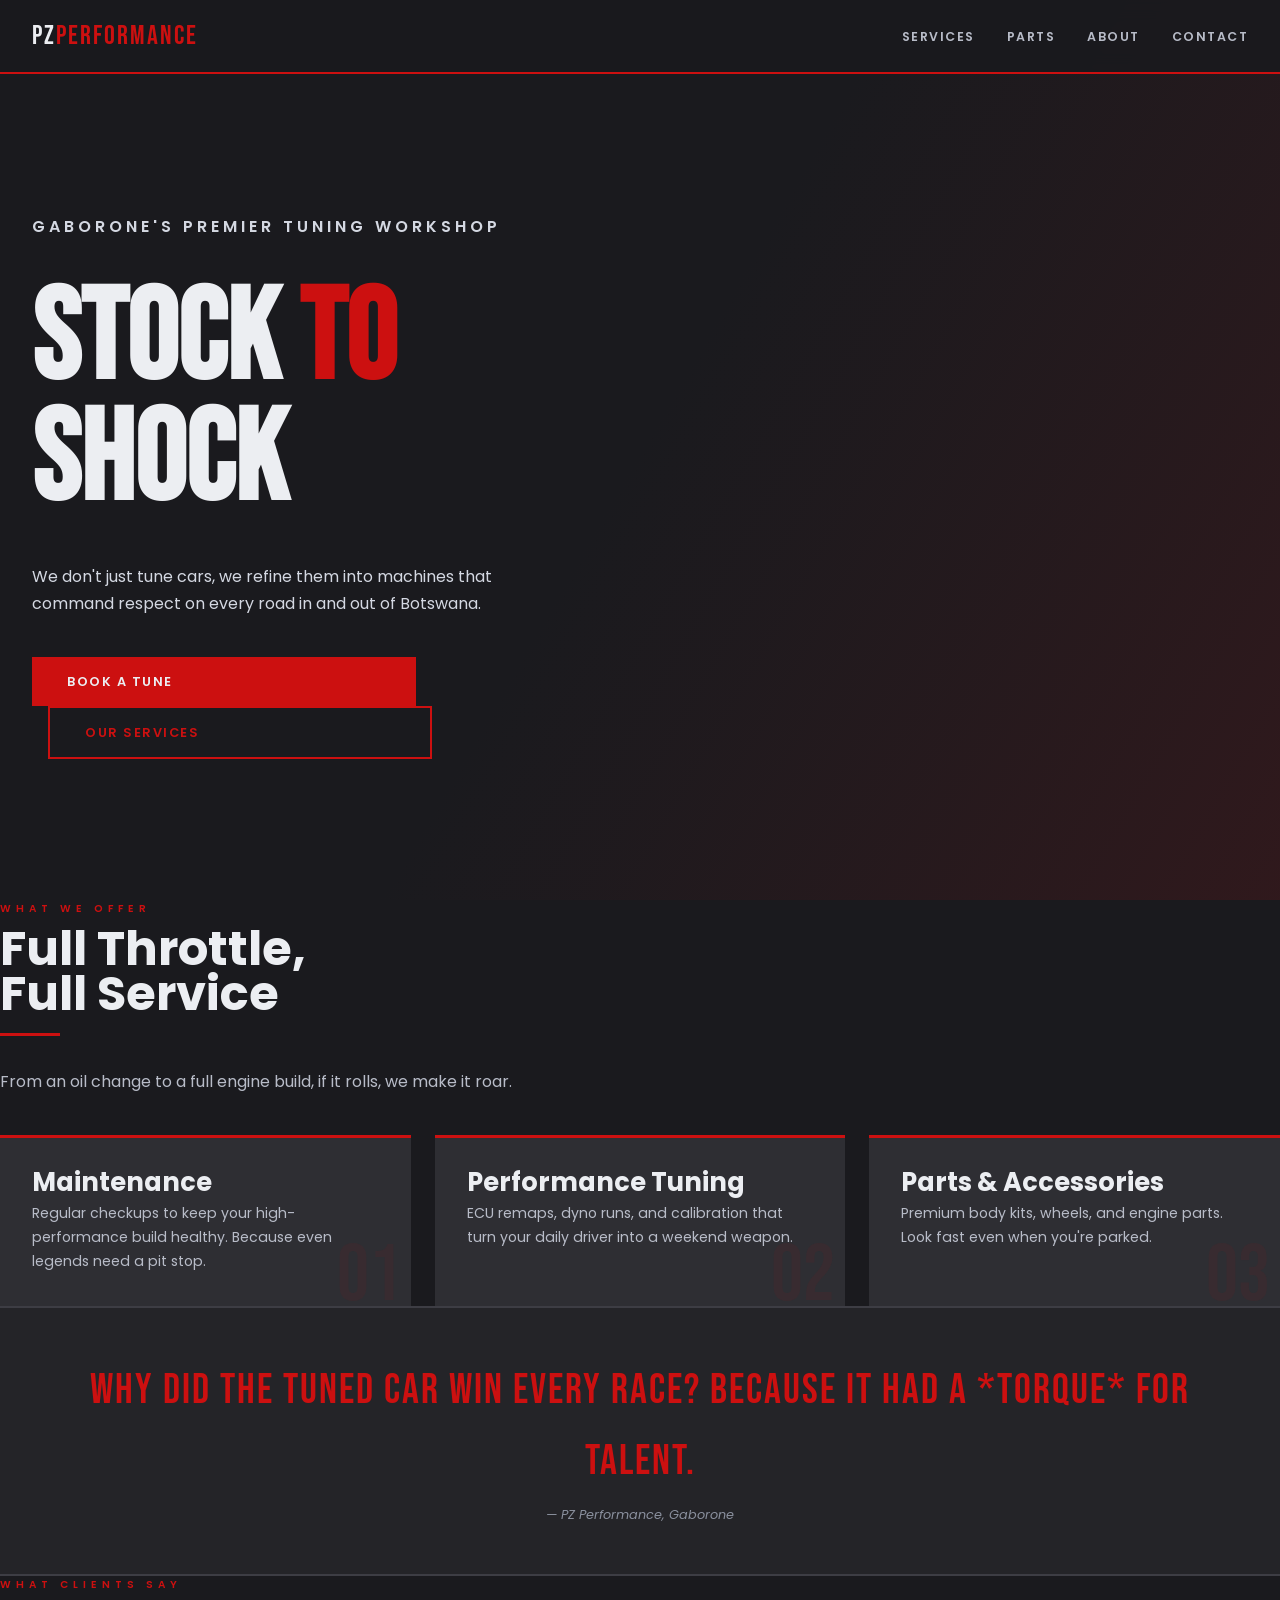
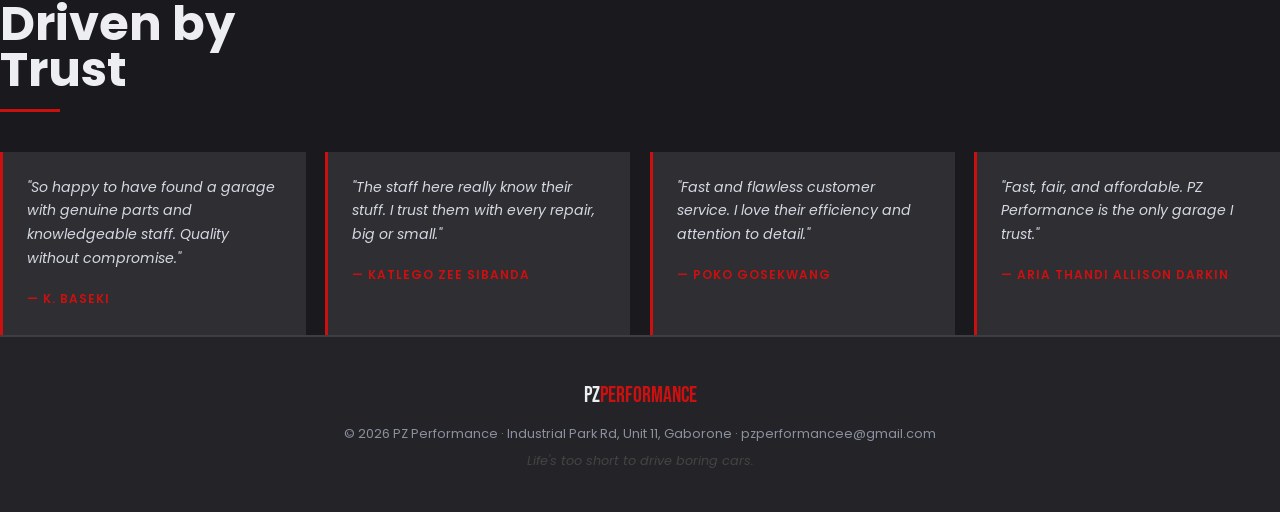
==== commit 0f32fefa: "Update index.html" ====
--- a/index.html
+++ b/index.html
@@ -10,7 +10,7 @@
 </head>
 <body>
 
-<!-- ── NAVIGATION ── -->
+
 <nav>
   <a href="index.html" class="logo">PZ<span>Performance</span></a>
   <ul>
@@ -33,7 +33,7 @@
   </span>
 </header>
 
-<!-- ── SERVICES PREVIEW ── -->
+
 <section>
   <p class="section-label">What We Offer</p>
   <h2>Full Throttle,<br>Full Service</h2>
@@ -41,7 +41,7 @@
   <p>From an oil change to a full engine build, if it rolls, we make it roar.</p>
   <article class="grid-3">
     <figure class="card">
-      <p class="card-icon">🔧</p>
+      <p class="card-icon"></p>
       <h3>Maintenance</h3>
       <p>Regular checkups to keep your high-performance build healthy. Because even legends need a pit stop.</p>
       <span class="card-num">01</span>
@@ -61,7 +61,7 @@
   </article>
 </section>
 
-<!-- ── PUN BAND ── -->
+
 <aside class="band">
   <p>Why did the tuned car win every race? Because it had a *torque* for talent. </p>
   <small>— PZ Performance, Gaborone</small>
@@ -73,7 +73,7 @@
   <h2>Driven by<br>Trust</h2>
   <hr class="divider">
   <article class="testi-grid">
-    <!--  PERSONALISE: Update client reviews as new ones come in -->
+   
     <blockquote class="testi">
       <p>"So happy to have found a garage with genuine parts and knowledgeable staff. Quality without compromise."</p>
       <strong>— K. Baseki</strong>
@@ -93,7 +93,7 @@
   </article>
 </section>
 
-<!-- ── FOOTER ── -->
+
 <footer>
   <a href="index.html" class="logo">PZ<span>Performance</span></a>
   <!-- PERSONALISE: Update year and contact details -->
--- a/style.css
+++ b/style.css
@@ -1,10 +1,3 @@
-/* ============================================================
-   PZ PERFORMANCE — SHARED STYLESHEET
-   Fonts: Bebas Neue (display) + Poppins (body)
-   Colors: Carbon grey-silver palette with red accents
-   ============================================================ */
-
-/* ── TOKENS ── */
 :root {
   --red:          #cc1010;
   --dark:         #1a1a1e;        /* carbon base */
@@ -19,7 +12,7 @@
   --font-body:    'Poppins', sans-serif;
 }
 
-/* ── RESET ── */
+
 *, *::before, *::after {
   box-sizing: border-box;
   margin: 0;
@@ -36,7 +29,7 @@
   line-height: 1.7;
 }
 
-/* ── NAV ── */
+
 nav {
   position:        fixed;
   top:             0;
@@ -82,9 +75,8 @@
 nav ul a:hover,
 nav ul a.active { color: var(--red); }
 
-/* ── SHARED TYPOGRAPHY ── */
 .section-label {
-  font-family:    var(--font-body);
+  font-family:    babas neue(--font-body);
   font-size:      0.65rem;
   font-weight:    600;
   letter-spacing: 5px;
@@ -94,7 +86,7 @@
 }
 
 h1, h2, h3 {
-  font-family: var(--font-display);
+  font-family: babas neue(--font-display);
   color:       var(--white);
   line-height: 0.95;
 }
@@ -104,7 +96,7 @@
 h3      { font-size: 1.6rem; margin-bottom: 0.5rem; }
 h1 span { color: var(--red); }
 
-/* Body text — Poppins for all descriptive/paragraph content */
+
 p, li, blockquote, td, label, input, select, textarea, small {
   font-family: var(--font-body);
 }
@@ -117,7 +109,7 @@
   border:     none;
 }
 
-/* ── BUTTONS ── */
+
 .btn {
   display:         inline-block;
   background:      var(--red);
@@ -159,7 +151,7 @@
 
 .btn-white:hover { background: #d4d8e2; }
 
-/* ── FOOTER ── */
+
 footer {
   background:  var(--mid);
   border-top:  2px solid var(--border);
@@ -189,14 +181,13 @@
   margin-top: 0.3rem;
 }
 
-/* ── PAGE HERO (inner pages) ── */
 .page-hero {
   padding:   9rem 2rem 4rem;
   max-width: 1100px;
   margin:    0 auto;
 }
 
-/* ── CARDS ── */
+
 .card {
   background:  var(--card);
   border-top:  3px solid var(--red);
@@ -223,7 +214,7 @@
   line-height: 1;
 }
 
-/* ── GRID HELPERS ── */
+
 .grid-3 {
   display:               grid;
   grid-template-columns: repeat(auto-fit, minmax(260px, 1fr));
@@ -231,7 +222,7 @@
   margin-top:            2.5rem;
 }
 
-/* ── BAND ── */
+
 .band {
   background: var(--mid);
   border-top: 2px solid var(--border);
@@ -256,7 +247,6 @@
   margin-top:  0.4rem;
 }
 
-/* ── TESTIMONIALS ── */
 .testi-grid {
   display:               grid;
   grid-template-columns: repeat(auto-fit, minmax(230px, 1fr));
@@ -293,9 +283,6 @@
   margin:    0 auto;
 }
 
-/* ============================================================
-   SERVICES PAGE
-   ============================================================ */
 
 .service-row {
   display:               grid;
@@ -310,6 +297,7 @@
 
 /* PERSONALISE: swap image src with real workshop photos */
 .service-row img {
+  images/homepage png
   width:      100%;
   height:     220px;
   object-fit: cover;
@@ -401,9 +389,6 @@
   color:         var(--text);
 }
 
-/* ============================================================
-   PARTS PAGE
-   ============================================================ */
 
 .filter-bar {
   max-width:  1100px;
@@ -573,7 +558,7 @@
   align-items:     flex-start;
   padding:         8rem 2rem 4rem;
   background:      linear-gradient(to right, rgba(26,26,30,0.96) 50%, rgba(26,26,30,0.5)),
-                   url('https://images.unsplash.com/photo-1530046339160-ce3e530c7d2f?w=1400') center / cover no-repeat;
+                   url('images/contact us index') center / cover no-repeat;
 }
 
 .about-hero .inner {
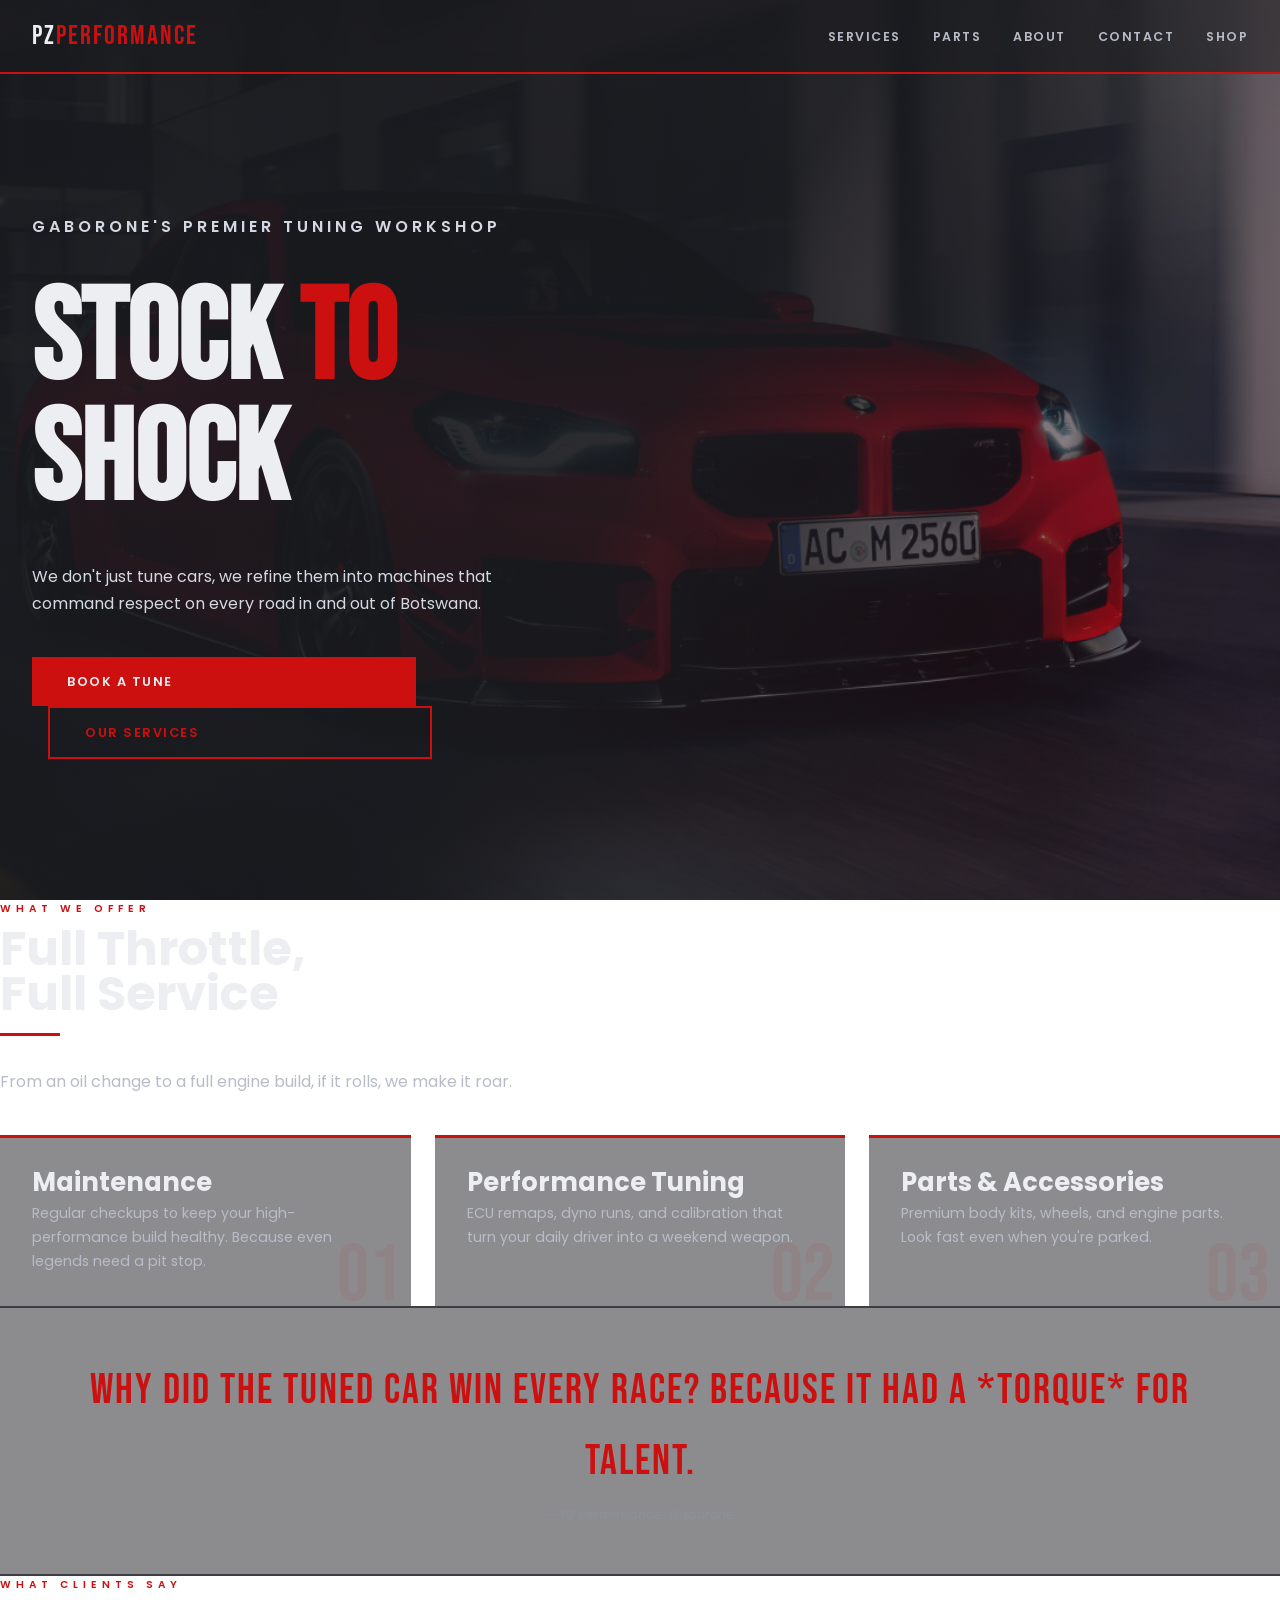
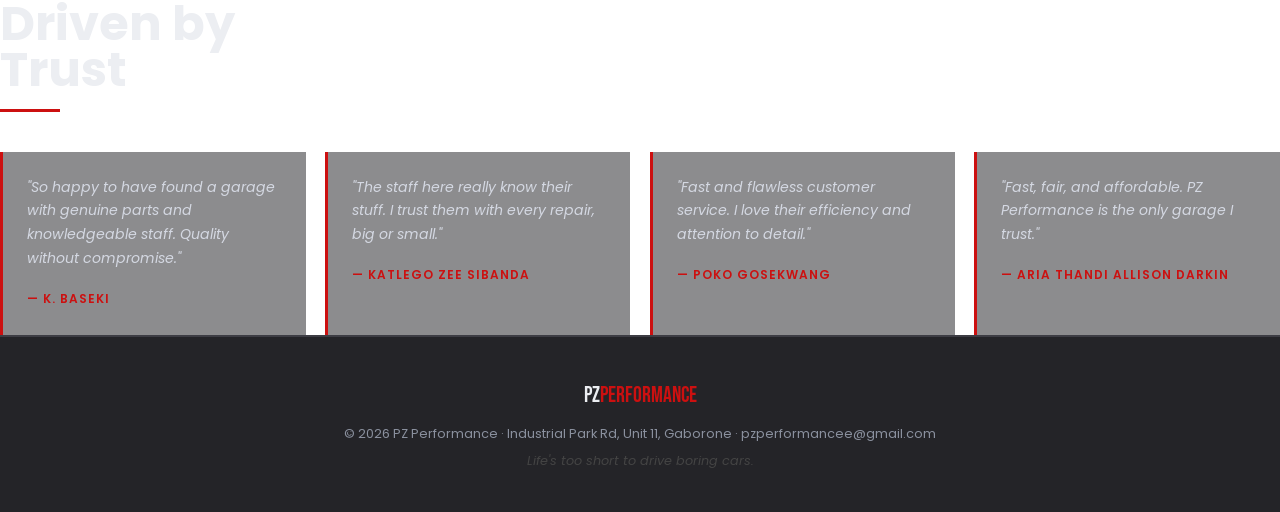
==== commit deafb8a1: "Add Shop link to navigation menu" ====
--- a/index.html
+++ b/index.html
@@ -18,13 +18,14 @@
     <li><a href="parts catalogue.html">Parts</a></li>
     <li><a href="about.html">About</a></li>
     <li><a href="contact.html">Contact</a></li>
+    <li><a href="shop.html">Shop</a></li>
   </ul>
 </nav>
 
-<!-- ── HERO ── -->
+
 <header class="hero">
   <p class="hero-tag">Gaborone's Premier Tuning Workshop</p>
-  <!--  PERSONALISE: Change tagline if desired -->
+ 
   <h1>Stock <span>to</span><br>Shock</h1>
   <p>We don't just tune cars, we refine them into machines that command respect on every road in and out of Botswana.</p>
   <span>
@@ -96,7 +97,7 @@
 
 <footer>
   <a href="index.html" class="logo">PZ<span>Performance</span></a>
-  <!-- PERSONALISE: Update year and contact details -->
+  
   <p>© 2026 PZ Performance · Industrial Park Rd, Unit 11, Gaborone · pzperformancee@gmail.com</p>
   <p style="margin-top:.3rem;color:#444;font-style:italic;">Life's too short to drive boring cars.</p>
 </footer>
--- a/style.css
+++ b/style.css
@@ -22,7 +22,10 @@
 html { scroll-behavior: smooth; }
 
 body {
-  background:  var(--dark);
+    background:      linear-gradient(120deg, rgba(26,26,30,0.92) 50%, rgba(204,16,16,0.12)),
+                   url('images/contact us index.jpg') center / cover no-repeat;
+  background-attachment: fixed;
+  
   color:       var(--text);
   font-family: var(--font-body);
   font-size:   1rem;
@@ -36,7 +39,7 @@
   left:            0;
   width:           100%;
   z-index:         100;
-  background:      rgba(26, 26, 30, 0.94);
+  background:      rgba(26, 26, 30, 0.50);
   backdrop-filter: blur(10px);
   border-bottom:   2px solid var(--red);
   display:         flex;
@@ -189,7 +192,7 @@
 
 
 .card {
-  background:  var(--card);
+  background:  rgba(26, 26, 30, 0.50);
   border-top:  3px solid var(--red);
   padding:     2rem;
   position:    relative;
@@ -224,7 +227,7 @@
 
 
 .band {
-  background: var(--mid);
+  background: rgba(26,26,30,0.5);
   border-top: 2px solid var(--border);
   border-bottom: 2px solid var(--border);
   padding:    3rem 2rem;
@@ -255,7 +258,7 @@
 }
 
 .testi {
-  background:  var(--card);
+  background:  rgba(26, 26, 30, 0.50);
   padding:     1.5rem;
   border-left: 3px solid var(--red);
 }
@@ -276,7 +279,7 @@
   color:          var(--red);
 }
 
-/* ── SECTION WRAPPER ── */
+
 section.content {
   padding:   5rem 2rem;
   max-width: 1100px;
@@ -290,14 +293,17 @@
   gap:                   2rem;
   align-items:           center;
   margin-bottom:         4rem;
-  background:            var(--card);
+  background:            rgba(26, 26, 30, 0.50);
   border-top:            3px solid var(--red);
   padding:               2.5rem;
 }
 
-/* PERSONALISE: swap image src with real workshop photos */
+
 .service-row img {
-  images/homepage png
+   background:      linear-gradient(120deg, rgba(26,26,30,0.92) 50%, rgba(204,16,16,0.12)),
+                   url('images/M3.JPG') center / cover no-repeat;
+  background-attachment: fixed;
+ 
   width:      100%;
   height:     220px;
   object-fit: cover;
@@ -318,7 +324,7 @@
 
 .tag {
   display:        inline-block;
-  background:     var(--border);
+  background:     rgba(26, 26, 30, 0.50);
   color:          var(--text-light);
   font-family:    var(--font-body);
   font-size:      0.68rem;
@@ -331,7 +337,7 @@
 }
 
 .hours-band {
-  background:    var(--mid);
+  background:    rgba(26,26,30,0.5);
   border-top:    2px solid var(--border);
   border-bottom: 2px solid var(--border);
   padding:       3rem 2rem;
@@ -400,7 +406,7 @@
 }
 
 .filter-btn {
-  background:     var(--card);
+  background:     rgba(26,26,30,0.5);
   border:         1px solid var(--border);
   color:          var(--text);
   padding:        0.45rem 1.1rem;
@@ -430,7 +436,7 @@
 }
 
 .product-card {
-  background:  var(--card);
+  background:  rgba(26, 26, 30, 0.50);
   border-top:  3px solid transparent;
   transition:  border-color 0.2s, transform 0.2s;
   cursor:      pointer;
@@ -489,7 +495,7 @@
 }
 
 .cart-band {
-  background:  var(--mid);
+  background:  rgba(26, 26, 30, 0.50);
   border-top:  2px solid var(--border);
   padding:     2.5rem 2rem;
   max-width:   1100px;
@@ -534,7 +540,7 @@
 }
 
 .pay-pill {
-  background:     var(--card);
+  background:     rgba(26, 26, 30, 0.50);
   padding:        0.5rem 1.2rem;
   font-family:    var(--font-body);
   font-size:      0.72rem;
@@ -551,16 +557,31 @@
 
 /* PERSONALISE: swap the about-hero background URL with a real photo */
 .about-hero {
-  min-height:      60vh;
-  display:         flex;
-  flex-direction:  column;
+  position: relative;
+  height: 100vh;
+  overflow: hidden;
+
+  display: flex;
+  align-items: center;
+  padding-left: 7%;
+  color: white;
+}
+
+
+.about-hero {
+  min-height: 60vh;
+  display: flex;
+  flex-direction: column;
   justify-content: center;
-  align-items:     flex-start;
-  padding:         8rem 2rem 4rem;
-  background:      linear-gradient(to right, rgba(26,26,30,0.96) 50%, rgba(26,26,30,0.5)),
-                   url('images/contact us index') center / cover no-repeat;
-}
-
+  align-items: flex-start;
+  padding: 8rem 2rem 4rem;
+
+  background:
+    linear-gradient(to right, rgba(26,26,30,0.96) 50%, rgba(26,26,30,0.5)),
+    url('images/Media.jpg') center / cover no-repeat;
+
+  background-attachment: fixed;
+}
 .about-hero .inner {
   max-width: 1100px;
   margin:    0 auto;
@@ -585,6 +606,7 @@
 
 /* PERSONALISE: swap with a real photo of your team or workshop */
 .story img {
+  
   width:      100%;
   height:     340px;
   object-fit: cover;
@@ -600,7 +622,7 @@
 }
 
 .story p {
-  color:         var(--text);
+  color:         rgba(26, 26, 30, 0.50);
   margin-bottom: 1rem;
   font-size:     0.92rem;
 }
@@ -640,7 +662,7 @@
   color:          var(--silver);
 }
 
-/* PERSONALISE: update stat numbers to real figures */
+
 
 .values {
   max-width: 1100px;
@@ -662,7 +684,7 @@
 }
 
 .val-card {
-  background:  var(--card);
+  background:  rgba(26, 26, 30, 0.50);
   border-left: 3px solid var(--red);
   padding:     1.5rem;
 }
@@ -701,9 +723,6 @@
   color:       rgba(255, 255, 255, 0.88);
 }
 
-/* ============================================================
-   CONTACT SECTION (used in contact.html AND index.html)
-   ============================================================ */
 
 .contact-wrap {
   max-width:             1100px;
@@ -776,7 +795,7 @@
 }
 
 .form-col {
-  background: var(--card);
+  background: rgba(26, 26, 30, 0.50);
   border-top: 3px solid var(--red);
   padding:    2.5rem;
 }
@@ -864,13 +883,12 @@
 }
 
 .review-form {
-  background: var(--card);
+  background: rgba(26, 26, 30, 0.50);
   border-top: 3px solid var(--red);
   padding:    2rem;
   max-width:  560px;
 }
 
-/* ── CONTACT SECTION HEADING (when embedded in index.html) ── */
 .contact-section-header {
   max-width:  1100px;
   margin:     0 auto;
@@ -890,11 +908,7 @@
   font-size:   0.92rem;
 }
 
-/* ============================================================
-   HOME PAGE
-   ============================================================ */
-
-/* PERSONALISE: Replace the hero background URL below with your own car image */
+
 .hero {
   min-height:      100vh;
   display:         flex;
@@ -903,7 +917,8 @@
   align-items:     flex-start;
   padding:         7rem 2rem 4rem;
   background:      linear-gradient(120deg, rgba(26,26,30,0.92) 50%, rgba(204,16,16,0.12)),
-                   url('https://images.unsplash.com/photo-1503376780353-7e6692767b70?w=1600') center / cover no-repeat;
+                   url('images/contact us index.jpg') center / cover no-repeat;
+  background-attachment: fixed;
 }
 
 .hero-tag {
@@ -934,9 +949,7 @@
   color:       var(--text-light);
 }
 
-/* ============================================================
-   RESPONSIVE
-   ============================================================ */
+
 
 @media (max-width: 760px) {
   .contact-wrap { grid-template-columns: 1fr; }
